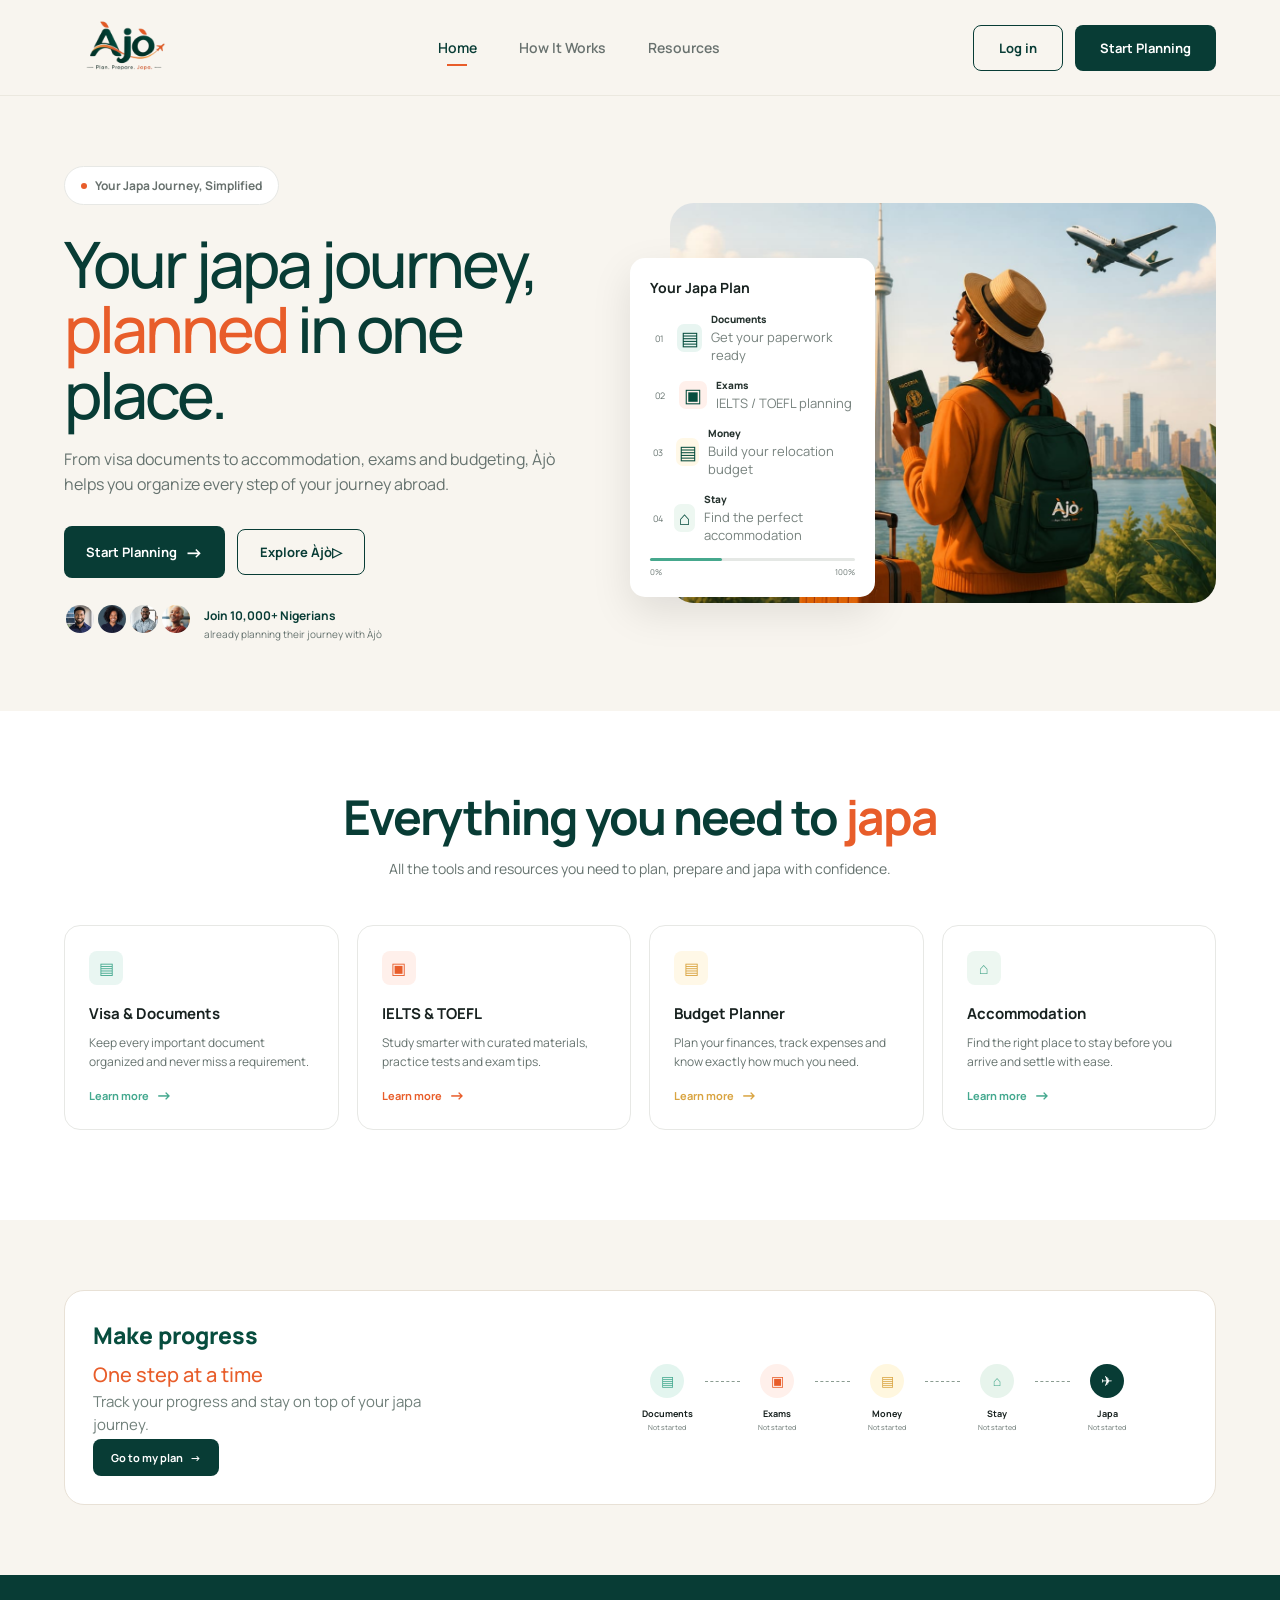
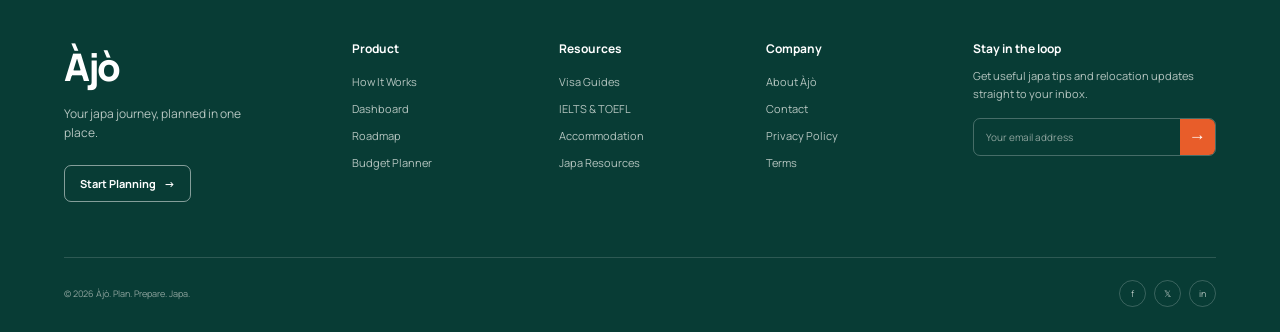
==== index.html @ 305746db "Initial commit" ====
<!DOCTYPE html>
<html lang="en">
<head>
    <meta charset="UTF-8">
    <meta name="viewport" content="width=device-width, initial-scale=1.0">

    <title>Àjò — Plan. Prepare. Japa.</title>

    <link rel="stylesheet" href="css/style.css">

    <!-- Google Font -->
    <link rel="preconnect" href="https://fonts.googleapis.com">
    <link rel="preconnect" href="https://fonts.gstatic.com" crossorigin>

    <link href="https://fonts.googleapis.com/css2?family=Manrope:wght@400;500;600;700;800&display=swap" rel="stylesheet">
</head>

<body>

    <!-- ================= NAVBAR ================= -->

    <header class="navbar">

        <div class="container nav-container">

            <!-- Logo -->
            <a href="index.html" class="logo">
               <img src="images/logo.png" alt="" srcset="">
            </a>

            <!-- Navigation -->
            <nav class="nav-links">
                <a href="#" class="active">Home</a>
                <a href="#how-it-works">How It Works</a>
                <a href="#resources">Resources</a>
            </nav>

            <!-- Navbar Buttons -->
            <div class="nav-actions">
                <a href="pages/login.html" class="login-btn">Log in</a>
                <a href="pages/onboarding.html" class="primary-btn">Start Planning</a>
            </div>

        </div>

    </header>


    <!-- ================= HERO ================= -->

    <main>

        <section class="hero">

            <div class="container hero-container">

                <!-- Hero Text -->
                <div class="hero-content">

                    <div class="eyebrow">
                        <span></span>
                        Your Japa Journey, Simplified
                    </div>

                    <h1>
                        Your japa journey,
                        <span>planned</span> in one place.
                    </h1>

                    <p>
                        From visa documents to accommodation, exams and
                        budgeting, Àjò helps you organize every step of your
                        journey abroad.
                    </p>

                    <!-- Hero Buttons -->
                    <div class="hero-buttons">

                        <a href="pages/onboarding.html" class="primary-btn">
                            Start Planning
                            <span>→</span>
                        </a>

                        <a href="#how-it-works" class="secondary-btn">
                            Explore Àjò
                            <span>▷</span>
                        </a>

                    </div>


                    <!-- Social Proof -->

                    <div class="social-proof">

                        <div class="avatars">
                            <div class="avatar"><img src="images/avi1.png" alt="Àjò user" srcset=""></div>
                            <div class="avatar"><img src="images/avi2.png" alt="Àjò user" srcset=""></div>
                            <div class="avatar"><img src="images/avi3.png" alt="Àjò user" srcset=""></div>
                            <div class="avatar"><img src="images/avi4.png" alt="Àjò user" srcset=""></div>
                        </div>

                        <div>
                            <strong>Join 10,000+ Nigerians</strong>
                            <p>already planning their journey with Àjò</p>
                        </div>

                    </div>

                </div>


                <!-- Hero Visual -->

                <div class="hero-visual">

                    <img
                        src="images/hero-image.jpeg"
                        alt="Traveller preparing for relocation"
                    >


                    <!-- Floating Plan Card -->

                    <div class="plan-card">

                        <h3>Your Japa Plan</h3>

                        <div class="plan-item">
                            <span class="number">01</span>

                            <div class="plan-icon document-icon">▤</div>

                            <div>
                                <strong>Documents</strong>
                                <small>Get your paperwork ready</small>
                            </div>
                        </div>


                        <div class="plan-item">
                            <span class="number">02</span>

                            <div class="plan-icon exam-icon">▣</div>

                            <div>
                                <strong>Exams</strong>
                                <small>IELTS / TOEFL planning</small>
                            </div>
                        </div>


                        <div class="plan-item">
                            <span class="number">03</span>

                            <div class="plan-icon money-icon">▤</div>

                            <div>
                                <strong>Money</strong>
                                <small>Build your relocation budget</small>
                            </div>
                        </div>


                        <div class="plan-item">
                            <span class="number">04</span>

                            <div class="plan-icon stay-icon">⌂</div>

                            <div>
                                <strong>Stay</strong>
                                <small>Find the perfect accommodation</small>
                            </div>
                        </div>


                        <div class="progress-container">
                            <div class="progress-bar"></div>
                        </div>

                        <div class="progress-label">
                            <span>0%</span>
                            <span>100%</span>
                        </div>

                    </div>

                </div>

            </div>

        </section>


<!-- ================= FEATURES ================= -->

<section class="features" id="resources">

    <div class="container">

        <!-- Section Heading -->
        <div class="section-heading">

            <h2>
                Everything you need to
                <span>japa</span>
            </h2>

            <p>
                All the tools and resources you need to plan,
                prepare and japa with confidence.
            </p>

        </div>


        <!-- Feature Cards -->

        <div class="feature-grid">

            <!-- Card 1 -->
            <div class="feature-card">

                <div class="feature-icon document-feature">
                    ▤
                </div>

                <h3>Visa & Documents</h3>

                <p>
                    Keep every important document organized
                    and never miss a requirement.
                </p>

                <a href="pages/documents.html">
                    Learn more <span>→</span>
                </a>

            </div>


            <!-- Card 2 -->
            <div class="feature-card">

                <div class="feature-icon exam-feature">
                    ▣
                </div>

                <h3>IELTS & TOEFL</h3>

                <p>
                    Study smarter with curated materials,
                    practice tests and exam tips.
                </p>

                <a href="pages/ielts.html">
                    Learn more <span>→</span>
                </a>

            </div>


            <!-- Card 3 -->
            <div class="feature-card">

                <div class="feature-icon budget-feature">
                    ▤
                </div>

                <h3>Budget Planner</h3>

                <p>
                    Plan your finances, track expenses and
                    know exactly how much you need.
                </p>

                <a href="pages/budget.html">
                    Learn more <span>→</span>
                </a>

            </div>


            <!-- Card 4 -->
            <div class="feature-card">

                <div class="feature-icon stay-feature">
                    ⌂
                </div>

                <h3>Accommodation</h3>

                <p>
                    Find the right place to stay before you
                    arrive and settle with ease.
                </p>

                <a href="pages/accommodation.html">
                    Learn more <span>→</span>
                </a>

            </div>

        </div>

    </div>

</section>
<!-- ================= PROGRESS SECTION ================= -->

<section class="progress-section">

    <div class="container">

        <div class="progress-card">

            <!-- Left side -->
            <div class="progress-content">

                <h2>Make progress</h2>

                <h3>One step at a time</h3>

                <p>
                    Track your progress and stay on top of your
                    japa journey.
                </p>

                <a href="#" class="primary-btn">
                    Go to my plan
                    <span>→</span>
                </a>

            </div>


            <!-- Right side -->
            <div class="journey-progress">

                <!-- Documents -->
                <div class="journey-step">

                    <div class="journey-icon documents">
                        ▤
                    </div>

                    <strong>Documents</strong>
                    <small>Not started</small>

                </div>


                <div class="journey-line"></div>


                <!-- Exams -->
                <div class="journey-step">

                    <div class="journey-icon exams">
                        ▣
                    </div>

                    <strong>Exams</strong>
                    <small>Not started</small>

                </div>


                <div class="journey-line"></div>


                <!-- Money -->
                <div class="journey-step">

                    <div class="journey-icon money">
                        ▤
                    </div>

                    <strong>Money</strong>
                    <small>Not started</small>

                </div>


                <div class="journey-line"></div>


                <!-- Stay -->
                <div class="journey-step">

                    <div class="journey-icon stay">
                        ⌂
                    </div>

                    <strong>Stay</strong>
                    <small>Not started</small>

                </div>


                <div class="journey-line"></div>


                <!-- Japa -->
                <div class="journey-step">

                    <div class="journey-icon japa">
                        ✈
                    </div>

                    <strong>Japa</strong>
                    <small>Not started</small>

                </div>

            </div>

        </div>

    </div>

</section>

<!-- ================= FOOTER ================= -->

<footer class="footer">

    <div class="container">

        <div class="footer-top">

            <!-- Brand -->
            <div class="footer-brand">

                <a href="index.html" class="footer-logo">
                    Àjò
                </a>

                <p>
                    Your japa journey, planned in one place.
                </p>

                <a href="#" class="footer-cta">
                    Start Planning <span>→</span>
                </a>

            </div>


            <!-- Product -->
            <div class="footer-column">

                <h4>Product</h4>

                <a href="#">How It Works</a>
                <a href="#">Dashboard</a>
                <a href="#">Roadmap</a>
                <a href="#">Budget Planner</a>

            </div>


            <!-- Resources -->
            <div class="footer-column">

                <h4>Resources</h4>

                <a href="#">Visa Guides</a>
                <a href="#">IELTS & TOEFL</a>
                <a href="#">Accommodation</a>
                <a href="#">Japa Resources</a>

            </div>


            <!-- Company -->
            <div class="footer-column">

                <h4>Company</h4>

                <a href="#">About Àjò</a>
                <a href="#">Contact</a>
                <a href="#">Privacy Policy</a>
                <a href="#">Terms</a>

            </div>


            <!-- Newsletter -->
            <div class="footer-newsletter">

                <h4>Stay in the loop</h4>

                <p>
                    Get useful japa tips and relocation updates
                    straight to your inbox.
                </p>

                <form class="newsletter-form">

                    <input
                        type="email"
                        placeholder="Your email address"
                        required
                    >

                    <button type="submit">
                        →
                    </button>

                </form>

            </div>

        </div>


        <!-- Footer bottom -->

        <div class="footer-bottom">

            <p>
                © 2026 Àjò. Plan. Prepare. Japa.
            </p>

            <div class="social-links">

                <a href="#" aria-label="facebook">f</a>
                <a href="#" aria-label="Twitter">𝕏</a>
                <a href="#" aria-label="LinkedIn">in</a>

            </div>

        </div>

    </div>

</footer>
    </main>


    <!-- JavaScript -->
    <script src="js/script.js"></script>

</body>
</html>
---- css/style.css ----
/* =========================
   RESET
========================= */

* {
    margin: 0;
    padding: 0;
    box-sizing: border-box;
}

html {
    scroll-behavior: smooth;
}

body {
    font-family: "Manrope", sans-serif;
    color: #17211f;
    background: #f8f5ef;
}

a {
    text-decoration: none;
    color: inherit;
}


/* =========================
   VARIABLES
========================= */

:root {
    --primary-green: #0f6b5b;
    --deep-green: #083c35;
    --cream: #f8f5ef;
    --white: #ffffff;
    --orange: #e85d2a;
    --gold: #d9a441;
    --text: #17211f;
    --muted: #66736f;
    --border: #e7e8e5;
}


/* =========================
   CONTAINER
========================= */

.container {
    width: min(1320px, 90%);
    margin: 0 auto;
}


/* =========================
   NAVBAR
========================= */

.navbar {
    height: 96px;
    background: var(--cream);
    border-bottom: 1px solid #ebe8df;
}

.nav-container {
    height: 100%;
    display: flex;
    align-items: center;
    justify-content: space-between;
}


/* Logo */

.logo {
    display: flex;
    flex-direction: column;
    line-height: 1;

}

.logo img {
width: 120px;  
}



/* Navigation */

.nav-links {
    display: flex;
    align-items: center;
    gap: 42px;
}

.nav-links a {
    font-size: 14px;
    font-weight: 600;
    color: #68716e;
    position: relative;
}

.nav-links a.active {
    color: var(--deep-green);
}

.nav-links a.active::after {
    content: "";
    position: absolute;
    width: 20px;
    height: 2px;
    background: var(--orange);
    bottom: -9px;
    left: 50%;
    transform: translateX(-50%);
}


/* Navbar actions */

.nav-actions {
    display: flex;
    align-items: center;
    gap: 12px;
}

.login-btn,
.primary-btn,
.secondary-btn {
    display: inline-flex;
    align-items: center;
    justify-content: center;
    border-radius: 8px;
    font-size: 13px;
    font-weight: 700;
    transition: 0.3s ease;
}

.login-btn {
    border: 1.5px solid var(--deep-green);
    padding: 13px 25px;
    color: var(--deep-green);
}

.primary-btn {
    background: var(--deep-green);
    color: white;
    padding: 14px 25px;
}

.primary-btn:hover {
    transform: translateY(-2px);
}

.login-btn:hover {
    background: var(--deep-green);
    color: white;
}


/* =========================
   HERO
========================= */

.hero {
    padding: 70px 0;
    min-height: 470px;
}

.hero-container {
    display: grid;
    grid-template-columns: 1fr 1fr;
    align-items: center;
    gap: 60px;
}


/* Hero content */

.hero-content {
    max-width: 590px;
}

.eyebrow {
    display: inline-flex;
    align-items: center;
    gap: 8px;

    background: white;
    border: 1px solid var(--border);
    border-radius: 50px;

    padding: 10px 16px;

    font-size: 12px;
    font-weight: 700;

    color: #68716e;

    margin-bottom: 26px;
}

.eyebrow span {
    width: 6px;
    height: 6px;
    background: var(--orange);
    border-radius: 50%;
}


/* Heading */

.hero h1 {
    font-size: clamp(48px, 5vw, 70px);
    line-height: 1.02;
    letter-spacing: -3px;
    font-weight: 500;
    color: var(--deep-green);
}

.hero h1 span {
    color: var(--orange);
}

.hero-content > p {
    max-width: 510px;
    margin-top: 20px;

    font-size: 16px;
    line-height: 1.6;

    color: var(--muted);
}


/* Hero buttons */

.hero-buttons {
    display: flex;
    align-items: center;
    gap: 12px;
    margin-top: 28px;
}

.hero-buttons .primary-btn {
    padding: 14px 22px;
}

.hero-buttons .primary-btn span {
    margin-left: 8px;
    font-size: 18px;
}

.secondary-btn {
    border: 1.5px solid var(--deep-green);
    color: var(--deep-green);
    padding: 13px 22px;
}

.secondary-btn:hover {
    background: var(--deep-green);
    color: white;
}


/* =========================
   SOCIAL PROOF
========================= */

.social-proof {
    display: flex;
    align-items: center;
    gap: 12px;
    margin-top: 25px;
}

.avatars {
    display: flex;
    align-items: center;
}

.avatars img {
    width: 32px;
    height: 32px;
    object-fit: cover;
    border-radius: 50%;
    border: 2px solid var(--cream);
    margin-left: -7px;
}

.avatars img:first-child {
    margin-left: 0;
}

.social-proof strong {
    font-size: 12px;
    color: var(--deep-green);
}

.social-proof p {
    font-size: 10px;
    color: var(--muted);
    margin-top: 2px;
}


/* =========================
   HERO IMAGE
========================= */

.hero-visual {
    position: relative;
    height: 400px;
}

.hero-visual > img {
    width: 100%;
    height: 100%;
    object-fit: cover;
    border-radius: 24px;
    display: block;
}


/* =========================
   FLOATING PLAN CARD
========================= */

.plan-card {
    position: absolute;

    left: -40px;
    top: 55px;

    width: 245px;

    background: white;

    padding: 20px;

    border-radius: 15px;

    box-shadow: 0 15px 40px rgba(0, 0, 0, 0.10);
}

.plan-card h3 {
    font-size: 14px;
    color: var(--text);
    margin-bottom: 15px;
}


/* Plan items */

.plan-item {
    display: grid;
    grid-template-columns: 22px 30px 1fr;
    align-items: center;
    gap: 7px;

    margin-bottom: 12px;
}

.number {
    font-size: 9px;
    color: var(--muted);
}

.plan-icon {
    width: 28px;
    height: 28px;

    display: flex;
    align-items: center;
    justify-content: center;

    border-radius: 7px;

    font-size: 13px;
}

.document-icon {
    background: #e8f5f1;
    color: #3caa91;
}

.exam-icon {
    background: #fff0eb;
    color: var(--orange);
}

.money-icon {
    background: #fff8e7;
    color: var(--gold);
}

.stay-icon {
    background: #edf7f1;
    color: #50a98f;
}

.plan-item strong {
    display: block;
    font-size: 10px;
}

.plan-item small {
    display: block;
    font-size: 8px;
    color: var(--muted);
    margin-top: 2px;
}


/* Progress */

.progress-container {
    width: 100%;
    height: 3px;
    background: #e5e8e5;
    border-radius: 10px;
    margin-top: 8px;
}

.progress-bar {
    width: 35%;
    height: 100%;
    background: #46a88d;
    border-radius: 10px;
}

.progress-label {
    display: flex;
    justify-content: space-between;

    font-size: 8px;
    color: var(--muted);

    margin-top: 5px;
}


/* =========================
   RESPONSIVE
========================= */

@media (max-width: 900px) {

    .nav-links {
        display: none;
    }

    .hero {
        padding: 50px 0;
    }

    .hero-container {
        grid-template-columns: 1fr;
    }

    .hero-content {
        max-width: 700px;
    }

    .hero-visual {
        height: 400px;
    }

    .plan-card {
        left: 20px;
    }
}


@media (max-width: 600px) {

    .navbar {
        height: 78px;
    }

    .logo span {
        font-size: 28px;
    }

    .login-btn {
        display: none;
    }

    .nav-actions .primary-btn {
        padding: 11px 15px;
        font-size: 11px;
    }

    .hero {
        padding: 40px 0;
    }

    .hero h1 {
        font-size: 45px;
        letter-spacing: -2px;
    }

    .hero-buttons {
        flex-direction: column;
        align-items: stretch;
    }

    .hero-buttons a {
        width: 100%;
    }

    .hero-visual {
        height: 350px;
    }

    .plan-card {
        left: 10px;
        top: 30px;
        width: 220px;
    }
}

/* =========================
   FEATURES SECTION
========================= */

.features {
    background: #ffffff;
    padding: 80px 0 90px;
}


/* Section heading */

.section-heading {
    text-align: center;
    max-width: 650px;
    margin: 0 auto 45px;
}

.section-heading h2 {
    font-size: clamp(36px, 4vw, 48px);
    line-height: 1.1;
    letter-spacing: -2px;
    color: var(--deep-green);
    font-weight: 700;
}

.section-heading h2 span {
    color: var(--orange);
}

.section-heading p {
    margin-top: 14px;
    font-size: 14px;
    line-height: 1.6;
    color: var(--muted);
}


/* Feature grid */

.feature-grid {
    display: grid;
    grid-template-columns: repeat(4, 1fr);
    gap: 18px;
}


/* Feature card */

.feature-card {
    background: #ffffff;
    border: 1px solid var(--border);
    border-radius: 16px;

    padding: 25px 24px 23px;

    min-height: 205px;

    display: flex;
    flex-direction: column;

    transition: 0.3s ease;
}

.feature-card:hover {
    transform: translateY(-5px);
    box-shadow: 0 12px 30px rgba(8, 60, 53, 0.08);
}


/* Icons */

.feature-icon {
    width: 34px;
    height: 34px;

    border-radius: 8px;

    display: flex;
    align-items: center;
    justify-content: center;

    font-size: 16px;

    margin-bottom: 18px;
}

.document-feature {
    background: #e9f6f2;
    color: #43a88e;
}

.exam-feature {
    background: #fff0eb;
    color: var(--orange);
}

.budget-feature {
    background: #fff8e7;
    color: var(--gold);
}

.stay-feature {
    background: #edf7f1;
    color: #4da88e;
}


/* Card text */

.feature-card h3 {
    font-size: 15px;
    color: var(--text);
    margin-bottom: 9px;
}

.feature-card p {
    font-size: 12px;
    line-height: 1.6;
    color: var(--muted);

    max-width: 220px;
}


/* Learn more */

.feature-card a {
    margin-top: auto;

    display: inline-flex;
    align-items: center;
    gap: 7px;

    font-size: 11px;
    font-weight: 700;

    color: #43a88e;
}

.feature-card a span {
    font-size: 16px;
}

.feature-card:nth-child(2) a {
    color: var(--orange);
}

.feature-card:nth-child(3) a {
    color: var(--gold);
}

.feature-card:nth-child(4) a {
    color: #43a88e;
}

@media (max-width: 1000px) {

    .feature-grid {
        grid-template-columns: repeat(2, 1fr);
    }

}


@media (max-width: 600px) {

    .features {
        padding: 60px 0;
    }

    .section-heading {
        margin-bottom: 30px;
    }

    .section-heading h2 {
        font-size: 34px;
    }

    .feature-grid {
        grid-template-columns: 1fr;
    }

    .feature-card {
        min-height: 190px;
    }

}
/* =========================
   PROGRESS SECTION
========================= */

.progress-section {
    background: var(--cream);
    padding: 70px 0;
}


/* Main green card */

.progress-card {
    background: #eef5e7;
    border-radius: 24px;

    min-height: 195px;

    padding: 38px 45px;

    display: flex;
    align-items: center;
    justify-content: space-between;

    gap: 50px;
}


/* Left content */

.progress-content {
    max-width: 360px;
}

.progress-content h2 {
    font-size: 25px;
    font-weight: 500;
    color: var(--deep-green);
}

.progress-content h3 {
    font-size: 20px;
    font-weight: 500;
    color: var(--orange);

    margin-top: 2px;
}

.progress-content p {
    font-size: 11px;
    line-height: 1.5;
    color: var(--muted);

    margin: 12px 0 18px;
}

.progress-content .primary-btn {
    padding: 11px 18px;
    font-size: 11px;
}

.progress-content .primary-btn span {
    margin-left: 7px;
}


/* =========================
   JOURNEY STEPS
========================= */

.journey-progress {
    flex: 1;

    display: flex;
    align-items: flex-start;
    justify-content: center;
    max-width: 600px;
}


/* Individual step */

.journey-step {
    min-width: 75px;

    display: flex;
    flex-direction: column;
    align-items: center;

    text-align: center;
}


/* Icon */

.journey-icon {
    width: 34px;
    height: 34px;

    border-radius: 50%;

    display: flex;
    align-items: center;
    justify-content: center;

    font-size: 14px;

    margin-bottom: 9px;
}


/* Icon colors */

.journey-icon.documents {
    background: #e3f5ef;
    color: #42a88e;
}

.journey-icon.exams {
    background: #fff0eb;
    color: var(--orange);
}

.journey-icon.money {
    background: #fff7df;
    color: var(--gold);
}

.journey-icon.stay {
    background: #e7f4ec;
    color: #45a88c;
}

.journey-icon.japa {
    background: var(--deep-green);
    color: white;
}


/* Step text */

.journey-step strong {
    font-size: 9px;
    color: var(--text);
}

.journey-step small {
    font-size: 7px;
    color: var(--muted);

    margin-top: 3px;
}


/* Connecting lines */

.journey-line {
    width: 35px;
    border-top: 1px dashed #8b9c91;

    margin-top: 17px;
}
@media (max-width: 900px) {

    .progress-card {
        flex-direction: column;
        align-items: flex-start;
    }

    .journey-progress {
        width: 100%;
        max-width: none;
    }

}


@media (max-width: 600px) {

    .progress-section {
        padding: 50px 0;
    }

    .progress-card {
        padding: 30px 22px;
        gap: 35px;
    }

    .progress-content {
        max-width: 100%;
    }

    .journey-progress {
        overflow-x: auto;
        justify-content: flex-start;
        padding-bottom: 10px;
    }

    .journey-step {
        min-width: 70px;
    }

    .journey-line {
        min-width: 25px;
    }

}

/* =========================
   FOOTER
========================= */

.footer {
    background: var(--deep-green);
    color: white;
    padding: 65px 0 25px;
}


/* Footer top */

.footer-top {
    display: grid;
    grid-template-columns: 1.5fr 1fr 1fr 1fr 1.5fr;
    gap: 45px;

    padding-bottom: 55px;
    border-bottom: 1px solid rgba(255, 255, 255, 0.15);
}


/* Brand */

.footer-logo {
    display: inline-block;

    font-size: 38px;
    font-weight: 800;
    letter-spacing: -2px;

    margin-bottom: 12px;
}

.footer-brand p {
    max-width: 210px;

    font-size: 12px;
    line-height: 1.6;

    color: #b5c5c0;

    margin-bottom: 22px;
}

.footer-cta {
    display: inline-flex;
    align-items: center;
    gap: 8px;

    font-size: 11px;
    font-weight: 700;

    color: white;

    border: 1px solid rgba(255, 255, 255, 0.5);
    border-radius: 7px;

    padding: 10px 15px;

    transition: 0.3s ease;
}

.footer-cta:hover {
    background: white;
    color: var(--deep-green);
}


/* Footer columns */

.footer-column {
    display: flex;
    flex-direction: column;
    gap: 12px;
}

.footer-column h4,
.footer-newsletter h4 {
    font-size: 12px;
    margin-bottom: 5px;
}

.footer-column a {
    font-size: 11px;
    color: #b5c5c0;

    transition: 0.2s ease;
}

.footer-column a:hover {
    color: white;
}


/* Newsletter */

.footer-newsletter p {
    max-width: 250px;

    font-size: 11px;
    line-height: 1.6;

    color: #b5c5c0;

    margin: 10px 0 16px;
}


/* Newsletter form */

.newsletter-form {
    display: flex;

    max-width: 280px;

    border: 1px solid rgba(255, 255, 255, 0.25);
    border-radius: 7px;

    overflow: hidden;
}

.newsletter-form input {
    width: 100%;

    background: transparent;
    border: none;
    outline: none;

    padding: 11px 12px;

    color: white;
    font-family: inherit;
    font-size: 10px;
}

.newsletter-form input::placeholder {
    color: #8ea49e;
}

.newsletter-form button {
    width: 42px;

    border: none;

    background: var(--orange);
    color: white;

    font-size: 17px;

    cursor: pointer;
}


/* Footer bottom */

.footer-bottom {
    display: flex;
    align-items: center;
    justify-content: space-between;

    padding-top: 22px;
}

.footer-bottom p {
    font-size: 9px;
    color: #8ea49e;
}


/* Social icons */

.social-links {
    display: flex;
    gap: 8px;
}

.social-links a {
    width: 27px;
    height: 27px;

    display: flex;
    align-items: center;
    justify-content: center;

    border: 1px solid rgba(255, 255, 255, 0.2);
    border-radius: 50%;

    font-size: 9px;
    color: #b5c5c0;

    transition: 0.3s ease;
}

.social-links a:hover {
    background: white;
    color: var(--deep-green);
}

@media (max-width: 900px) {

    .footer-top {
        grid-template-columns: repeat(2, 1fr);
        gap: 40px 30px;
    }

}


@media (max-width: 600px) {

    .footer {
        padding: 50px 0 20px;
    }

    .footer-top {
        grid-template-columns: 1fr;
        gap: 35px;
    }

    .footer-newsletter {
        max-width: 100%;
    }

    .newsletter-form {
        max-width: 100%;
    }

    .footer-bottom {
        flex-direction: column;
        align-items: flex-start;
        gap: 15px;
    }

}

/* =========================================
   ONBOARDING WELCOME SCREEN
========================================= */

.onboarding-page {
    min-height: 100vh;
    background: var(--cream);

    display: flex;
    flex-direction: column;

    position: relative;
}


/* =========================================
   TOP HEADER
========================================= */

.onboarding-header {
    width: 100%;

    padding: 28px 5.5%;

    display: flex;
    align-items: flex-start;
    justify-content: space-between;
}


/* =========================================
   STEP INDICATOR
========================================= */

.step-indicator {
    display: flex;
    align-items: center;
    gap: 25px;

    margin-top: 12px;
}

.step-dots {
    display: flex;
    align-items: center;
    gap: 10px;
}

.step-dots span {
    width: 10px;
    height: 10px;

    background: #e7e3d9;

    border-radius: 50%;
}

.step-dots span.active {
    width: 30px;

    background: var(--deep-green);

    border-radius: 20px;
}

.step-number {
    font-size: 15px;
    font-weight: 700;

    color: #5e6864;
}


/* =========================================
   WELCOME SECTION
========================================= */

.welcome-section {
    flex: 1;

    width: 87%;

    max-width: 1320px;

    margin: 0 auto;

    display: grid;

    grid-template-columns: 1fr 1fr;

    align-items: center;

    gap: 60px;

    padding: 40px 0 90px;
}


/* =========================================
   LEFT CONTENT
========================================= */

.welcome-content {
    max-width: 650px;
}


/* Badge */

.welcome-badge {
    display: inline-flex;
    align-items: center;

    gap: 6px;

    padding: 10px 17px;

    background: #ffffff;

    border: 1px solid #e5e1d8;

    border-radius: 50px;

    font-size: 14px;
    font-weight: 600;

    color: #5e6864;

    margin-bottom: 45px;
}

.welcome-badge span {
    font-size: 14px;
}


/* Heading */

.welcome-content h1 {
    font-size: clamp(52px, 5vw, 76px);

    line-height: 1.03;

    letter-spacing: -3.5px;

    font-weight: 800;

    color: var(--deep-green);

    max-width: 650px;
}

.welcome-content h1 span {
    display: block;

    color: var(--orange);
}


/* Description */

.welcome-content > p {
    max-width: 620px;

    margin-top: 25px;

    font-size: 20px;

    line-height: 1.6;

    color: #68736f;
}


/* Button */

.welcome-button {
    display: inline-flex;

    align-items: center;
    justify-content: center;

    gap: 10px;

    margin-top: 38px;

    padding: 19px 38px;

    background: var(--deep-green);

    color: white;

    border-radius: 12px;

    font-size: 17px;

    font-weight: 700;

    transition: 0.3s ease;
}

.welcome-button span {
    font-size: 21px;
}

.welcome-button:hover {
    transform: translateY(-3px);

    box-shadow: 0 10px 25px rgba(8, 60, 53, 0.18);
}


/* =========================================
   TRAVEL IMAGE
========================================= */

.welcome-image {
    width: 100%;

    display: flex;

    align-items: center;
    justify-content: center;
}

.welcome-image img {
    width: 100%;

    max-width: 620px;

    height: auto;

    display: block;

    object-fit: contain;
}


/* =========================================
   SECURITY MESSAGE
========================================= */

.security-message {
    min-height: 80px;

    background: #ffffff;

    border-top: 1px solid #e7e4dc;

    display: flex;

    align-items: center;
    justify-content: center;

    gap: 14px;

    padding: 18px 20px;

    color: #69736f;
}

.security-message p {
    font-size: 14px;

    margin: 0;
}

.security-message strong {
    font-weight: 700;
}

.security-icon {
    width: 22px;
    height: 22px;

    display: flex;
    align-items: center;
    justify-content: center;

    color: var(--deep-green);

    font-size: 22px;
}


/* =========================================
   TABLET
========================================= */

@media (max-width: 1000px) {

    .welcome-section {
        grid-template-columns: 1fr;

        text-align: center;

        padding-top: 30px;
    }

    .welcome-content {
        margin: 0 auto;
    }

    .welcome-badge {
        margin-bottom: 30px;
    }

    .welcome-content > p {
        margin-left: auto;
        margin-right: auto;
    }

    .welcome-image img {
        max-width: 500px;
    }

}


/* =========================================
   MOBILE
========================================= */

@media (max-width: 600px) {

    .onboarding-header {
        padding: 22px 20px;
    }

    .onboarding-logo {
        font-size: 27px;
    }

    .step-indicator {
        gap: 10px;
    }

    .step-dots {
        gap: 5px;
    }

    .step-dots span {
        width: 7px;
        height: 7px;
    }

    .step-dots span.active {
        width: 20px;
    }

    .step-number {
        font-size: 11px;
    }


    .welcome-section {
        width: 90%;

        padding: 35px 0 60px;

        gap: 35px;
    }


    .welcome-badge {
        font-size: 11px;

        padding: 8px 13px;

        margin-bottom: 25px;
    }


    .welcome-content h1 {
        font-size: 45px;

        letter-spacing: -2px;
    }


    .welcome-content > p {
        font-size: 14px;

        line-height: 1.6;

        margin-top: 18px;
    }


    .welcome-button {
        width: 100%;

        margin-top: 25px;

        padding: 16px 20px;

        font-size: 14px;
    }


    .welcome-image img {
        max-width: 380px;
    }


    .security-message {
        min-height: 70px;

        padding: 15px 20px;

        text-align: center;
    }

    .security-message p {
        font-size: 10px;
    }

    .security-icon {
        display: none;
    }

}
/* =========================================
   DESTINATION SCREEN
========================================= */

.destination-section {
    width: 87%;
    max-width: 1320px;

    margin: 50px auto 0;
}


/* Back */

.back-link {
    display: inline-flex;
    align-items: center;
    gap: 8px;

    color: #5f6b67;

    font-size: 16px;
    font-weight: 700;

    margin-bottom: 22px;
}

.back-link:hover {
    color: var(--deep-green);
}


/* Heading */

.destination-heading h1 {
    font-size: clamp(40px, 4vw, 56px);

    line-height: 1.1;

    letter-spacing: -2.5px;

    color: var(--deep-green);

    font-weight: 800;
}

.destination-heading p {
    margin-top: 14px;

    font-size: 18px;

    line-height: 1.5;

    color: #68736f;
}


/* =========================================
   COUNTRY GRID
========================================= */

.destination-grid {
    display: grid;

    grid-template-columns: repeat(3, 1fr);

    gap: 24px;

    margin-top: 45px;
}


/* Country card */

.destination-card {
    min-height: 150px;

    padding: 28px;

    background: #ffffff;

    border: 1.5px solid #e6e2d9;

    border-radius: 18px;

    text-align: left;

    cursor: pointer;

    display: flex;
    flex-direction: column;
    justify-content: space-between;

    transition: all 0.25s ease;
}

.destination-card:hover {
    border-color: var(--deep-green);

    transform: translateY(-2px);
}


/* Selected */

.destination-card.selected {
    border: 2px solid var(--deep-green);

    box-shadow: 0 4px 15px rgba(8, 60, 53, 0.05);
}


/* Top row */

.country-top {
    display: flex;

    align-items: center;
    justify-content: space-between;
}


/* Flag */

.country-flag {
    font-size: 31px;

    line-height: 1;
}


/* Selected check */

.selected-check {
    width: 30px;
    height: 30px;

    border-radius: 50%;

    background: var(--deep-green);

    color: white;

    display: flex;

    align-items: center;
    justify-content: center;

    font-size: 16px;
    font-weight: 800;
}


/* Hide check on unselected cards */

.destination-card:not(.selected) .selected-check {
    display: none;
}


/* Country name */

.destination-card h2 {
    font-size: 21px;

    font-weight: 700;

    color: #222b28;

    margin: 0;
}


/* Other destination */

.other-destination-icon {
    width: 38px;
    height: 38px;

    border-radius: 50%;

    display: flex;

    align-items: center;
    justify-content: center;

    background: #edf7f3;

    color: var(--deep-green);

    font-size: 24px;
}


/* =========================================
   CONTINUE BUTTON
========================================= */

.destination-actions {
    display: flex;

    justify-content: flex-end;

    margin-top: 48px;

    padding-bottom: 60px;
}

.continue-button {
    min-width: 208px;

    padding: 18px 28px;

    border: none;

    border-radius: 12px;

    background: var(--deep-green);

    color: white;

    font-family: inherit;

    font-size: 16px;

    font-weight: 700;

    cursor: pointer;

    transition: 0.3s ease;
}

.continue-button:hover {
    transform: translateY(-2px);

    box-shadow: 0 10px 25px rgba(8, 60, 53, 0.15);
}


/* =========================================
   DESTINATION MOBILE
========================================= */

@media (max-width: 900px) {

    .destination-grid {
        grid-template-columns: repeat(2, 1fr);
    }

}


@media (max-width: 600px) {

    .destination-section {
        width: 90%;

        margin-top: 30px;
    }

    .destination-heading h1 {
        font-size: 38px;

        letter-spacing: -1.5px;
    }

    .destination-heading p {
        font-size: 14px;
    }

    .destination-grid {
        grid-template-columns: 1fr;

        gap: 14px;

        margin-top: 30px;
    }

    .destination-card {
        min-height: 125px;

        padding: 22px;
    }

    .destination-card h2 {
        font-size: 18px;
    }

    .destination-actions {
        margin-top: 30px;

        padding-bottom: 40px;
    }

    .continue-button {
        width: 100%;
    }

}

/* =========================================
   PURPOSE & TIMELINE SCREENS
========================================= */

.choice-section {
    width: 87%;
    max-width: 1320px;

    margin: 50px auto 0;
}


.choice-heading {
    margin-top: 25px;
}

.choice-heading h1 {
    font-size: clamp(40px, 4vw, 56px);

    line-height: 1.1;

    letter-spacing: -2.5px;

    color: var(--deep-green);

    font-weight: 800;
}

.choice-heading p {
    max-width: 800px;

    margin-top: 14px;

    font-size: 18px;

    line-height: 1.5;

    color: #68736f;
}


/* =========================================
   PURPOSE CARDS
========================================= */

.purpose-grid {
    display: grid;

    grid-template-columns: repeat(2, 1fr);

    gap: 20px;

    margin-top: 45px;

    max-width: 1000px;
}


.purpose-card {
    min-height: 145px;

    padding: 25px;

    background: #ffffff;

    border: 1.5px solid #e6e2d9;

    border-radius: 18px;

    display: grid;

    grid-template-columns: 55px 1fr 32px;

    align-items: center;

    gap: 18px;

    text-align: left;

    font-family: inherit;

    cursor: pointer;

    transition: all 0.25s ease;
}


.purpose-card:hover {
    border-color: var(--deep-green);

    transform: translateY(-2px);
}


.purpose-card.selected {
    border: 2px solid var(--deep-green);

    box-shadow: 0 5px 18px rgba(8, 60, 53, 0.06);
}


/* Icons */

.choice-icon {
    width: 50px;
    height: 50px;

    border-radius: 14px;

    display: flex;

    align-items: center;
    justify-content: center;

    font-size: 23px;
}


.study-icon {
    background: #e9f5f1;
}

.work-icon {
    background: #fff1eb;
}

.family-icon {
    background: #fff7e4;
}

.relocation-icon {
    background: #eaf5ed;
}

.unsure-icon {
    background: #edf0f5;
}


/* Purpose text */

.purpose-card h2 {
    margin: 0;

    font-size: 18px;

    color: #202b27;
}


.purpose-card p {
    margin-top: 6px;

    font-size: 12px;

    line-height: 1.5;

    color: var(--muted);
}


/* Check */

.choice-check {
    width: 29px;
    height: 29px;

    border-radius: 50%;

    background: var(--deep-green);

    color: white;

    display: none;

    align-items: center;
    justify-content: center;

    font-size: 15px;
    font-weight: 800;
}


.purpose-card.selected .choice-check,
.timeline-card.selected .choice-check {
    display: flex;
}

/* =========================================
   ÀJÒ TIMELINE PAGE
========================================= */

.timeline-page {
    min-height: 100vh;
    background: #f8f5ef;
    color: #123f35;
    font-family: "Manrope", sans-serif;
}


/* =========================================
   HEADER
========================================= */

.timeline-page .onboarding-header {
    width: 100%;
    padding: 30px 80px;

    display: flex;
    align-items: center;
    justify-content: space-between;
}


/* LOGO */

.timeline-page .ajo-logo {
    display: flex;
    align-items: center;
    gap: 10px;

    text-decoration: none;
    color: #123f35;
}


.timeline-page .logo-mark {
    width: 42px;
    height: 42px;

    display: flex;
    align-items: center;
    justify-content: center;

    border-radius: 8px;

    background: #20c56a;
    color: #063c31;

    font-size: 26px;
    font-weight: 800;
}


.timeline-page .logo-text {
    font-size: 25px;
    font-weight: 800;
}


/* =========================================
   STEP INDICATOR
========================================= */

.timeline-page .step-indicator {
    display: flex;
    align-items: center;
    gap: 12px;
}


.timeline-page .step-dot {
    width: 10px;
    height: 10px;

    border-radius: 50%;

    background: #e9e3d8;
}


.timeline-page .step-dot.active {
    width: 30px;
    height: 10px;

    border-radius: 20px;

    background: #064d3f;
}


.timeline-page .step-number {
    margin-left: 18px;

    font-size: 16px;
    font-weight: 700;

    color: #5e6965;
}


/* =========================================
   MAIN CONTAINER
========================================= */

.timeline-container {
    width: calc(100% - 160px);
    max-width: 1280px;

    margin: 45px auto 70px;

    display: grid;
    grid-template-columns: 1fr 1fr;

    gap: 90px;

    align-items: start;
}


/* =========================================
   LEFT SIDE
========================================= */

.timeline-left {
    padding-top: 5px;
}


/* BACK */

.timeline-page .back-link {
    display: inline-flex;
    align-items: center;
    gap: 10px;

    margin-bottom: 42px;

    text-decoration: none;

    color: #5d6965;

    font-size: 17px;
    font-weight: 600;
}


.timeline-page .back-link span {
    font-size: 27px;
    line-height: 1;
}


/* HEADING */

.timeline-page h1 {
    margin: 0;

    color: #064d3f;

    font-size: clamp(48px, 4vw, 62px);
    line-height: 1.08;

    font-weight: 800;

    letter-spacing: -2px;
}


/* DESCRIPTION */

.timeline-description {
    max-width: 610px;

    margin: 28px 0 38px;

    color: #66716d;

    font-size: 20px;
    line-height: 1.6;

    font-weight: 500;
}


/* =========================================
   CALENDAR IMAGE
========================================= */

.timeline-image {
    width: 100%;
    max-width: 560px;
    height: 500px;

    overflow: hidden;

    border-radius: 18px;

    background: #e8dfce;
}


.timeline-image img {
    width: 100%;
    height: 100%;

    display: block;

    object-fit: cover;
}


/* =========================================
   RIGHT SIDE
========================================= */

.timeline-right {
    padding-top: 150px;

    display: flex;
    flex-direction: column;

    gap: 16px;
}


/* =========================================
   TIMELINE OPTIONS
========================================= */

.timeline-option {
    width: 100%;
    min-height: 75px;

    padding: 0 24px;

    display: flex;
    align-items: center;
    justify-content: space-between;

    border: 1.5px solid #e5ded2;
    border-radius: 15px;

    background: #ffffff;

    cursor: pointer;

    font-family: inherit;

    transition:
        border-color 0.2s ease,
        box-shadow 0.2s ease,
        transform 0.2s ease;
}


.timeline-option:hover {
    border-color: #0b5748;

    transform: translateY(-1px);
}


/* SELECTED */

.timeline-option.selected {
    border: 2px solid #064d3f;

    background: #fff;
}


/* LEFT CONTENT */

.timeline-option-left {
    display: flex;
    align-items: center;

    gap: 22px;
}


/* CALENDAR ICON */

.calendar-icon {
    width: 25px;
    height: 25px;

    display: flex;
    align-items: center;
    justify-content: center;
}


.calendar-icon svg {
    width: 24px;
    height: 24px;

    stroke: #064d3f;

    stroke-width: 2;

    stroke-linecap: round;
    stroke-linejoin: round;
}


/* TEXT */

.timeline-text {
    color: #222b28;

    font-size: 20px;

    font-weight: 700;
}


.timeline-option.selected .timeline-text {
    color: #064d3f;
}


/* =========================================
   RADIO
========================================= */

.timeline-radio {
    width: 24px;
    height: 24px;

    border: 2px solid #e8e0d3;

    border-radius: 50%;

    display: flex;
    align-items: center;
    justify-content: center;

    flex-shrink: 0;
}


/* SELECTED RADIO */

.timeline-option.selected .timeline-radio {
    width: 24px;
    height: 24px;

    border-color: #064d3f;

    background: #064d3f;
}


.radio-check {
    color: #ffffff;

    font-size: 13px;
    font-weight: 800;

    line-height: 1;
}


/* =========================================
   CREATE PLAN BUTTON
========================================= */

.create-plan-button {
    width: 100%;
    height: 70px;

    margin-top: 14px;

    border: none;
    border-radius: 15px;

    background: #064d3f;
    color: #ffffff;

    font-family: inherit;

    font-size: 19px;
    font-weight: 800;

    cursor: pointer;

    display: flex;
    align-items: center;
    justify-content: center;

    gap: 8px;

    transition:
        background 0.2s ease,
        transform 0.2s ease;
}


.create-plan-button:hover {
    background: #053e33;

    transform: translateY(-2px);
}


.create-plan-button span {
    font-size: 23px;
}


/* =========================================
   RESPONSIVE
========================================= */

@media (max-width: 1000px) {

    .timeline-page .onboarding-header {
        padding: 25px 35px;
    }


    .timeline-container {
        width: calc(100% - 70px);

        grid-template-columns: 1fr;

        gap: 40px;
    }


    .timeline-right {
        padding-top: 0;
    }


    .timeline-image {
        max-width: 100%;
    }
}


@media (max-width: 600px) {

    .timeline-page .onboarding-header {
        padding: 20px;
    }


    .timeline-page .logo-mark {
        width: 38px;
        height: 38px;

        font-size: 23px;
    }


    .timeline-page .logo-text {
        font-size: 22px;
    }


    .timeline-page .step-indicator {
        gap: 7px;
    }


    .timeline-page .step-dot {
        width: 7px;
        height: 7px;
    }


    .timeline-page .step-dot.active {
        width: 22px;
        height: 7px;
    }


    .timeline-page .step-number {
        margin-left: 7px;

        font-size: 13px;
    }


    .timeline-container {
        width: calc(100% - 40px);

        margin-top: 25px;
        margin-bottom: 40px;

        gap: 30px;
    }


    .timeline-page .back-link {
        margin-bottom: 25px;

        font-size: 15px;
    }


    .timeline-page h1 {
        font-size: 42px;

        letter-spacing: -1.5px;
    }


    .timeline-description {
        margin-top: 20px;

        font-size: 16px;
    }


    .timeline-image {
        height: 360px;

        border-radius: 15px;
    }


    .timeline-option {
        min-height: 68px;

        padding: 0 18px;
    }


    .timeline-option-left {
        gap: 15px;
    }


    .timeline-text {
        font-size: 16px;
    }


    .create-plan-button {
        height: 64px;

        font-size: 16px;
    }
}

/* =========================================
   ACTION BUTTON
========================================= */

.choice-actions {
    display: flex;

    justify-content: flex-end;

    margin-top: 45px;

    padding-bottom: 60px;
}


/* =========================================
   MOBILE
========================================= */

@media (max-width: 700px) {

    .choice-section {
        width: 90%;

        margin-top: 30px;
    }


    .choice-heading h1 {
        font-size: 36px;

        letter-spacing: -1.5px;
    }


    .choice-heading p {
        font-size: 14px;
    }


    .purpose-grid,
    .timeline-grid {
        grid-template-columns: 1fr;

        gap: 14px;

        margin-top: 30px;
    }


    .purpose-card {
        min-height: 125px;

        padding: 20px;

        grid-template-columns: 48px 1fr 30px;

        gap: 14px;
    }


    .choice-icon {
        width: 45px;
        height: 45px;

        font-size: 20px;
    }


    .purpose-card h2,
    .timeline-card h2 {
        font-size: 16px;
    }


    .purpose-card p,
    .timeline-card p {
        font-size: 11px;
    }


    .timeline-card {
        min-height: 110px;

        padding: 20px;
    }


    .choice-actions {
        margin-top: 30px;
    }


    .choice-actions .continue-button {
        width: 100%;
    }

}
/* =========================================
   ÀJÒ DASHBOARD
========================================= */

.dashboard-page {
    margin: 0;
    min-height: 100vh;

    background: #f8f5ef;
    color: #173f36;

    font-family: "Manrope", sans-serif;

    display: flex;
}


/* =========================================
   SIDEBAR
========================================= */

.dashboard-sidebar {
    width: 297px;
    min-height: 100vh;

    padding: 28px 20px;

    background: #073b28;

    display: flex;
    flex-direction: column;

    flex-shrink: 0;
}


/* LOGO */

.dashboard-logo {
    display: flex;
    align-items: center;

    gap: 12px;

    padding: 5px 8px;

    color: #ffffff;

    text-decoration: none;

    font-size: 25px;
    font-weight: 800;
}


.dashboard-logo-symbol {
    width: 42px;
    height: 42px;

    border-radius: 9px;

    background: #20c56a;

    color: #063a2d;

    display: flex;
    align-items: center;
    justify-content: center;

    font-size: 25px;
    font-weight: 800;
}


/* =========================================
   NAVIGATION
========================================= */

.dashboard-nav {
    margin-top: 45px;

    display: flex;
    flex-direction: column;

    gap: 7px;
}


.dashboard-nav-link {
    min-height: 52px;

    padding: 0 17px;

    display: flex;
    align-items: center;

    gap: 17px;

    border-radius: 9px;

    color: #9db3ab;

    text-decoration: none;

    font-size: 16px;
    font-weight: 600;

    transition: 0.2s ease;
}


.dashboard-nav-link:hover {
    background: #104b3a;

    color: #ffffff;
}


.dashboard-nav-link.active {
    background: #174d3b;

    color: #ffffff;
}


.nav-icon {
    width: 22px;

    display: inline-flex;

    justify-content: center;

    color: #a8bbb4;

    font-size: 21px;

    font-weight: 500;
}


.dashboard-nav-link.active .nav-icon {
    color: #ffffff;
}


/* =========================================
   HELP
========================================= */

.dashboard-help {
    margin-top: auto;

    padding: 20px 17px;

    border-radius: 12px;

    background: #104b3a;
}


.help-title {
    display: flex;
    align-items: center;

    gap: 10px;

    color: #ffffff;

    font-size: 15px;
    font-weight: 700;
}


.help-title span {
    width: 18px;
    height: 18px;

    border: 2px solid #ffffff;

    border-radius: 50%;

    display: flex;
    align-items: center;
    justify-content: center;

    font-size: 11px;
}


.dashboard-help p {
    margin: 9px 0 0;

    color: #a5bbb3;

    font-size: 13px;
}


/* =========================================
   MAIN
========================================= */

.dashboard-main {
    flex: 1;

    min-width: 0;

    padding: 42px 40px 60px;

    overflow: hidden;
}


/* =========================================
   TOP BAR
========================================= */

.dashboard-topbar {
    display: flex;

    align-items: center;

    justify-content: space-between;

    margin-bottom: 28px;
}


.dashboard-topbar h1 {
    margin: 0;

    color: #074d3e;

    font-size: 31px;

    line-height: 1.2;

    letter-spacing: -1px;

    font-weight: 800;
}


.dashboard-topbar p {
    margin: 7px 0 0;

    color: #71807b;

    font-size: 16px;
}


.dashboard-user-area {
    display: flex;

    align-items: center;

    gap: 20px;
}


.notification-button {
    width: 50px;
    height: 50px;

    border: 1px solid #e7e1d7;

    border-radius: 50%;

    background: #ffffff;

    color: #064d3f;

    font-size: 22px;

    cursor: pointer;
}


.user-avatar {
    width: 50px;
    height: 50px;

    border-radius: 50%;
    overflow: hidden;

    border: 3px solid #ffffff;

    flex-shrink: 0;
}

.user-avatar img {
    width: 100%;
    height: 100%;

    display: block;

    object-fit: cover;
}


/* =========================================
   TOP CARDS
========================================= */

.dashboard-top-cards {
    display: grid;

    grid-template-columns: 1.55fr 1fr;

    gap: 25px;

    margin-bottom: 30px;
}


.progress-card,
.japa-plan-card,
.roadmap-card,
.dashboard-small-card,
.quick-actions-card {
    background: #ffffff;

    border: 1px solid #e8e1d6;

    border-radius: 20px;
}


/* =========================================
   PROGRESS CARD
========================================= */

.progress-card {
    min-height: 180px;

    padding: 28px;

    display: flex;

    align-items: center;

    gap: 30px;
}


.progress-circle {
    width: 125px;
    height: 125px;

    position: relative;

    flex-shrink: 0;
}


.progress-circle svg {
    width: 100%;
    height: 100%;

    transform: rotate(-90deg);
}


.progress-circle circle {
    fill: none;

    stroke-width: 11;
}


.progress-background {
    stroke: #e8e4db;
}


.progress-value {
    stroke: #ed5a2a;

    stroke-dasharray: 327;

    stroke-dashoffset: 288;

    stroke-linecap: round;
}


.progress-circle span {
    position: absolute;

    inset: 0;

    display: flex;

    align-items: center;

    justify-content: center;

    color: #074d3e;

    font-size: 25px;

    font-weight: 800;
}


.progress-content h2 {
    margin: 0 0 10px;

    color: #074d3e;

    font-size: 23px;

    font-weight: 800;
}


.progress-content p {
    margin: 3px 0;

    color: #71807b;

    font-size: 15px;

    line-height: 1.5;
}


/* =========================================
   JAPA PLAN
========================================= */

.japa-plan-card {
    padding: 28px 25px;
}


.japa-plan-card h2 {
    margin: 0 0 19px;

    color: #074d3e;

    font-size: 21px;

    font-weight: 800;
}


.plan-item {
    display: flex;

    align-items: center;

    gap: 9px;

    margin-bottom: 14px;

    color: #6c7873;

    font-size: 15px;
}


.plan-item strong {
    color: #26332f;

    font-weight: 800;
}


.plan-item > span:first-child {
    width: 20px;

    text-align: center;
}


.plan-icon {
    color: #074d3e;

    font-size: 19px;
}


.plan-item small {
    color: #77827e;

    font-size: 13px;
}


/* =========================================
   ROADMAP
========================================= */

.roadmap-card {
    padding: 30px 28px 25px;

    margin-bottom: 30px;
}


.roadmap-card h2 {
    margin: 0 0 27px;

    color: #074d3e;

    font-size: 20px;

    font-weight: 800;
}


.roadmap {
    display: flex;

    align-items: flex-start;
}


.roadmap-step {
    flex: 0 0 auto;

    min-width: 90px;

    display: flex;

    flex-direction: column;

    align-items: center;

    gap: 10px;

    color: #65726d;

    font-size: 14px;

    text-align: center;
}


.roadmap-number {
    width: 40px;
    height: 40px;

    border: 1px solid #e6e0d5;

    border-radius: 50%;

    background: #ffffff;

    display: flex;

    align-items: center;
    justify-content: center;

    color: #65726d;

    font-size: 15px;

    font-weight: 700;
}


.roadmap-step.completed .roadmap-number {
    border-color: #064d3f;

    background: #064d3f;

    color: #ffffff;
}


.roadmap-step.completed span {
    color: #064d3f;

    font-weight: 800;
}


.roadmap-step.current .roadmap-number {
    border: 3px solid #064d3f;

    background: #ffffff;
}


.roadmap-step.current .roadmap-number span {
    width: 13px;
    height: 13px;

    border-radius: 50%;

    background: #ed5a2a;
}


.roadmap-line {
    height: 2px;

    flex: 1;

    min-width: 30px;

    margin-top: 19px;

    border-top: 2px dashed #e8e1d6;
}


.roadmap-line.completed-line {
    border-top: 2px solid #064d3f;
}


/* =========================================
   BOTTOM GRID
========================================= */

.dashboard-bottom-grid {
    display: grid;

    grid-template-columns:
        1fr
        1fr
        1fr
        1.8fr;

    gap: 20px;
}


.dashboard-small-card {
    min-height: 175px;

    padding: 24px;
}


.dashboard-small-card h3 {
    margin: 0 0 18px;

    color: #66736e;

    font-size: 16px;

    font-weight: 700;
}


.money-value,
.document-value {
    color: #064d3f;

    font-size: 27px;

    font-weight: 800;

    letter-spacing: -1px;
}


.dashboard-small-card p {
    margin: 3px 0 15px;

    color: #7c8783;

    font-size: 13px;

    line-height: 1.4;
}


/* BUDGET PROGRESS */

.budget-progress,
.document-progress {
    width: 100%;
    height: 8px;

    overflow: hidden;

    border-radius: 999px;

    background: #e8e4dc;
}


.budget-progress span {
    display: block;

    width: 62%;

    height: 100%;

    background: #ed5a2a;
}


.document-progress span {
    display: block;

    width: 33%;

    height: 100%;

    background: #064d3f;
}


/* DAYS */

.days-value {
    color: #ed5a2a;

    font-size: 29px;

    font-weight: 800;
}


.days-card p {
    margin-top: 6px;
    margin-bottom: 10px;
}


.encouragement {
    color: #0a604d;

    font-size: 13px;

    font-weight: 600;
}


/* =========================================
   QUICK ACTIONS
========================================= */

.quick-actions-card {
    padding: 24px;
}


.quick-actions-card h2 {
    margin: 0 0 17px;

    color: #074d3e;

    font-size: 19px;

    font-weight: 800;
}


.quick-action {
    min-height: 48px;

    margin-bottom: 9px;

    padding: 0 14px;

    border-radius: 10px;

    background: #f8f5ef;

    display: flex;

    align-items: center;

    gap: 12px;

    color: #26332f;

    text-decoration: none;

    font-size: 14px;
}


.quick-action > span {
    color: #064d3f;

    font-size: 22px;
}


.quick-action strong {
    flex: 1;

    font-weight: 700;
}


.quick-action b {
    color: #66736e;

    font-size: 22px;
}


/* =========================================
   RESPONSIVE
========================================= */

@media (max-width: 1200px) {

    .dashboard-sidebar {
        width: 250px;
    }


    .dashboard-main {
        padding: 30px;
    }


    .dashboard-bottom-grid {
        grid-template-columns: 1fr 1fr;
    }


    .quick-actions-card {
        grid-column: span 2;
    }
}


@media (max-width: 900px) {

    .dashboard-sidebar {
        width: 220px;
    }


    .dashboard-top-cards {
        grid-template-columns: 1fr;
    }


    .roadmap {
        overflow-x: auto;

        padding-bottom: 10px;
    }


    .roadmap-step {
        min-width: 110px;
    }
}


/* =========================================
   MOBILE
========================================= */

@media (max-width: 700px) {

    .dashboard-page {
        display: block;

        padding-bottom: 75px;
    }


    .dashboard-sidebar {
        width: 100%;
        min-height: auto;

        position: fixed;

        bottom: 0;
        left: 0;

        z-index: 100;

        padding: 8px 10px;

        background: #063a2d;
    }


    .dashboard-logo,
    .dashboard-help {
        display: none;
    }


    .dashboard-nav {
        margin: 0;

        flex-direction: row;

        justify-content: space-around;

        gap: 3px;
    }


    .dashboard-nav-link {
        min-height: 58px;

        padding: 5px;

        flex: 1;

        flex-direction: column;

        justify-content: center;

        gap: 3px;

        border-radius: 8px;

        font-size: 9px;

        text-align: center;
    }


    .nav-icon {
        font-size: 18px;
    }


    .dashboard-main {
        padding: 22px 16px 30px;
    }


    .dashboard-topbar {
        align-items: flex-start;

        gap: 15px;
    }


    .dashboard-topbar h1 {
        font-size: 23px;
    }


    .dashboard-topbar p {
        font-size: 13px;
    }


    .dashboard-user-area {
        gap: 8px;
    }


    .notification-button,
    .user-avatar {
        width: 40px;
        height: 40px;
    }


    .progress-card {
        padding: 22px;

        gap: 18px;
    }


    .progress-circle {
        width: 90px;
        height: 90px;
    }


    .progress-content h2 {
        font-size: 18px;
    }


    .progress-content p {
        font-size: 12px;
    }


    .japa-plan-card {
        padding: 22px;
    }


    .roadmap-card {
        padding: 22px;

        overflow: hidden;
    }


    .dashboard-bottom-grid {
        grid-template-columns: 1fr;
    }


    .quick-actions-card {
        grid-column: auto;
    }
}

/* =========================================
   PAGES FOOTER
========================================= */

.pages-footer {
    margin-top: 35px;
    padding: 18px 5px 5px;

    border-top: 1px solid #e8e1d6;

    display: flex;
    align-items: center;
    justify-content: space-between;

    color: #8a948f;

    font-size: 12px;
    font-weight: 500;
}

.pages-footer span:last-child {
    color: #0b5748;
}


/* MOBILE FOOTER */

@media (max-width: 700px) {

    .pages-footer {
        margin-top: 25px;
        padding-bottom: 10px;

        font-size: 11px;
    }
}

.sidebar-nav a {
    color: var(--white);
    display: flex;
    align-items: center;
    gap: 14px;
}

.sidebar-nav a i {
    width: 20px;
    font-size: 16px;
}

/* =========================================
   ÀJÒ ROADMAP PAGE
========================================= */

.roadmap-page {
    margin: 0;
    background: #f8f5ef;
    color: #17211f;
    font-family: Arial, sans-serif;
}


/* LAYOUT */

.roadmap-layout {
    min-height: 100vh;
    display: flex;
}


/* SIDEBAR */

.roadmap-sidebar {
    width: 277px;
    min-height: 100vh;

    background: #073b28;

    padding: 34px 17px;

    display: flex;
    flex-direction: column;

    box-sizing: border-box;
}


/* LOGO */

.ajo-brand {
    display: flex;
    align-items: center;
    gap: 13px;

    padding: 0 9px;
    margin-bottom: 42px;
}

.ajo-logo {
    width: 39px;
    height: 39px;

    border-radius: 9px;

    background: #20c968;
    color: #073b28;

    display: flex;
    align-items: center;
    justify-content: center;

    font-size: 25px;
    font-weight: 900;
}

.ajo-brand span {
    color: white;
    font-size: 27px;
    font-weight: 700;
}


/* NAV */

.roadmap-nav {
    display: flex;
    flex-direction: column;
    gap: 5px;
}

.roadmap-nav a {
    height: 46px;

    padding: 0 18px;

    display: flex;
    align-items: center;
    gap: 15px;

    border-radius: 9px;

    color: #c7d5ce;
    text-decoration: none;

    font-size: 15px;

    transition: 0.2s ease;
}

.roadmap-nav a i {
    width: 18px;
    text-align: center;
    font-size: 17px;
}

.roadmap-nav a:hover {
    background: #124b34;
    color: white;
}

.roadmap-nav a.active {
    background: #185438;
    color: white;
}


/* HELP */

.roadmap-help {
    margin-top: auto;

    padding: 18px 17px;

    border-radius: 13px;

    background: #145335;

    display: flex;
    gap: 12px;

    color: white;
}

.help-icon {
    font-size: 17px;
}

.roadmap-help strong {
    font-size: 15px;
}

.roadmap-help p {
    margin: 9px 0 0;

    color: #b8cec2;

    font-size: 12px;
    line-height: 1.4;
}


/* MAIN */

.roadmap-main {
    flex: 1;

    padding: 48px 42px 25px;

    box-sizing: border-box;
}


/* HEADER */

.roadmap-header {
    display: flex;
    justify-content: space-between;
    align-items: flex-start;

    margin-bottom: 48px;
}

.roadmap-header h1 {
    margin: 0;

    font-size: 32px;
    line-height: 1.1;
}

.roadmap-header p {
    margin: 8px 0 0;

    color: #697771;

    font-size: 15px;
}


.roadmap-header-info {
    display: flex;
    align-items: center;
    gap: 17px;
}


/* DESTINATION */

.destination-pill {
    height: 42px;

    padding: 0 15px;

    border: 1px solid #e3e0da;
    border-radius: 999px;

    background: white;

    display: flex;
    align-items: center;
    gap: 8px;

    color: #27332f;

    font-size: 14px;
}

.destination-pill span:last-child {
    color: #78827e;
}


/* TARGET DATE */

.target-date {
    padding: 9px 16px;

    background: #d9f9e5;

    border-radius: 8px;

    display: flex;
    flex-direction: column;
    gap: 2px;
}

.target-date small {
    color: #16854a;

    font-size: 9px;
    font-weight: 800;
}

.target-date strong {
    color: #16854a;

    font-size: 14px;
}


/* CONTENT */

.roadmap-content {
    display: grid;

    grid-template-columns: minmax(0, 2.8fr) minmax(280px, 1fr);

    gap: 26px;
}


/* JOURNEY */

.journey-card {
    min-height: 130px;

    padding: 23px;

    background: white;

    border: 1px solid #e4e1dc;
    border-radius: 16px;

    display: flex;
    align-items: center;
    gap: 80px;

    box-sizing: border-box;
}

.journey-info {
    min-width: 135px;
}

.journey-info p {
    margin: 0 0 8px;

    color: #60706a;

    font-size: 14px;
}

.journey-info h2 {
    margin: 0 0 6px;

    color: #176638;

    font-size: 35px;
}

.journey-info span {
    color: #98a39f;

    font-size: 12px;
}


/* PROGRESS BAR */

.journey-progress2 {
    height: 11px;

    flex: 1;

    background: #e8e5df;

    border-radius: 999px;

    overflow: hidden;
}

.journey-progress-fill2 {
    width: 12%;
    height: 100%;

    background: #176638;

    border-radius: 999px;

    transition: width 0.5s ease;
}


/* TASKS */

.roadmap-tasks {
    margin-top: 18px;

    display: flex;
    flex-direction: column;

    gap: 17px;
}


.roadmap-task {
    min-height: 74px;

    padding: 15px 17px;

    background: white;

    border: 1px solid #e4e1dc;
    border-radius: 14px;

    display: flex;
    align-items: center;

    gap: 17px;

    box-sizing: border-box;

    transition: 0.2s ease;
}


.roadmap-task.current {
    border: 2px solid #176638;
    padding: 14px 16px;
}


/* NUMBER */

.task-number {
    width: 39px;
    height: 39px;

    flex-shrink: 0;

    border-radius: 8px;

    background: #e9e7e2;

    display: flex;
    align-items: center;
    justify-content: center;

    color: #5d6b65;

    font-size: 17px;
    font-weight: 700;
}

.roadmap-task.current .task-number {
    background: #176638;
    color: white;
}


/* DETAILS */

.task-details {
    flex: 1;
}

.task-details h3 {
    margin: 0 0 4px;

    font-size: 16px;
    font-weight: 600;
}

.task-details p {
    margin: 0;

    color: #718079;

    font-size: 12px;
}


/* STATUS */

.task-status {
    padding: 6px 11px;

    border-radius: 7px;

    font-size: 11px;
    font-weight: 600;

    white-space: nowrap;
}

.completed-status {
    background: #d8f9e4;
    color: #16854a;
}

.progress-status {
    background: #fff0c5;
    color: #aa6900;
}

.not-started-status {
    background: #e8e6e1;
    color: #65716d;
}


/* RIGHT COLUMN */

.roadmap-right {
    display: flex;
    flex-direction: column;

    gap: 26px;
}


/* DAYS */

.days-card {
    min-height: 160px;

    padding: 25px 26px;

    background: white;

    border: 1px solid #e4e1dc;
    border-radius: 16px;

    box-sizing: border-box;
}

.days-card p {
    margin: 0 0 16px;

    color: #60706a;

    font-size: 14px;
}

.days-card h2 {
    margin: 0 0 14px;

    color: #f36c16;

    font-size: 44px;
    line-height: 1;
}

.days-card span {
    color: #697771;

    font-size: 13px;
}


/* NEXT UP */

.next-card {
    padding: 25px 26px;

    background: white;

    border: 1px solid #e4e1dc;
    border-radius: 16px;
}

.next-label {
    display: flex;
    align-items: center;
    gap: 9px;

    color: #ef7018;

    font-size: 12px;
    font-weight: 700;
}

.next-label span {
    width: 9px;
    height: 9px;

    border-radius: 50%;

    background: #f47b20;
}

.next-card h3 {
    margin: 21px 0 17px;

    font-size: 18px;
    line-height: 1.35;
}

.next-card p {
    margin: 0 0 22px;

    color: #697771;

    font-size: 13px;
    line-height: 1.5;
}

.next-card button {
    width: 100%;
    height: 47px;

    border: none;
    border-radius: 9px;

    background: #176638;
    color: white;

    font-size: 14px;
    font-weight: 600;

    cursor: pointer;

    transition: 0.2s ease;
}

.next-card button:hover {
    background: #0e512b;
}


/* MOTIVATION */

.motivation-card {
    padding: 22px;

    background: white;

    border: 1px solid #e4e1dc;
    border-radius: 16px;
}

.motivation-image {
    width: 100%;
    height: 128px;

    overflow: hidden;

    margin-bottom: 17px;
}

.motivation-image img {
    width: 100%;
    height: 100%;

    object-fit: cover;

    display: block;
}

.motivation-card h3 {
    margin: 0 0 12px;

    color: #176638;

    font-size: 14px;
}

.motivation-card p {
    margin: 0;

    color: #697771;

    font-size: 13px;
    line-height: 1.5;
}


/* FOOTER */

.roadmap-page .dashboard-footer {
    margin-top: 30px;

    padding: 18px 5px 5px;

    border-top: 1px solid #e8e1d6;

    display: flex;
    justify-content: space-between;

    color: #8a948f;

    font-size: 12px;
}

.roadmap-page .dashboard-footer span:last-child {
    color: #0b5748;
}


/* =========================================
   MOBILE
========================================= */

@media (max-width: 900px) {

    .roadmap-sidebar {
        width: 220px;
    }

    .roadmap-main {
        padding: 35px 25px;
    }

    .roadmap-content {
        grid-template-columns: 1fr;
    }

    .roadmap-right {
        display: grid;
        grid-template-columns: 1fr 1fr;
    }

    .motivation-card {
        grid-column: span 2;
    }
}


@media (max-width: 700px) {

    .roadmap-layout {
        display: block;
    }

    .roadmap-sidebar {
        width: 100%;
        min-height: auto;

        padding: 15px 15px 10px;

        position: fixed;
        bottom: 0;
        left: 0;

        z-index: 100;
    }

    .ajo-brand,
    .roadmap-help {
        display: none;
    }

    .roadmap-nav {
        flex-direction: row;
        justify-content: space-around;

        gap: 0;
    }

    .roadmap-nav a {
        width: 45px;
        height: 45px;

        padding: 0;

        justify-content: center;
    }

    .roadmap-nav a span {
        display: none;
    }

    .roadmap-main {
        padding: 25px 16px 90px;
    }

    .roadmap-header {
        flex-direction: column;

        gap: 20px;

        margin-bottom: 25px;
    }

    .roadmap-header h1 {
        font-size: 27px;
    }

    .roadmap-header-info {
        width: 100%;

        justify-content: space-between;
    }

    .destination-pill {
        font-size: 12px;
    }

    .target-date {
        padding: 8px 10px;
    }

    .journey-card {
        padding: 20px;

        flex-direction: column;

        align-items: flex-start;

        gap: 18px;
    }

    .journey-progress2 {
        width: 100%;
    }

    .roadmap-task {
        padding: 13px;

        gap: 12px;
    }

    .roadmap-task.current {
        padding: 12px;
    }

    .task-number {
        width: 36px;
        height: 36px;

        font-size: 14px;
    }

    .task-details h3 {
        font-size: 14px;
    }

    .task-details p {
        font-size: 11px;
    }

    .task-status {
        font-size: 9px;

        padding: 5px 7px;
    }

    .roadmap-right {
        display: flex;
    }

    .motivation-card {
        grid-column: auto;
    }

    .roadmap-page .dashboard-footer {
        margin-bottom: 75px;
    }

}

/* =========================================
   ÀJÒ DOCUMENTS PAGE
========================================= */

.documents-page {
    margin: 0;
    background: #f8f5ef;
    color: #17211f;
    font-family: Arial, sans-serif;
}

.documents-layout {
    min-height: 100vh;
    display: flex;
}


/* SIDEBAR */

.documents-sidebar {
    width: 277px;
    min-height: 100vh;

    background: #073b28;

    padding: 34px 17px;

    display: flex;
    flex-direction: column;

    box-sizing: border-box;
}

.documents-sidebar .ajo-brand {
    display: flex;
    align-items: center;
    gap: 13px;

    padding: 0 9px;
    margin-bottom: 42px;
}

.documents-sidebar .ajo-logo {
    width: 39px;
    height: 39px;

    border-radius: 9px;

    background: #20c968;
    color: #073b28;

    display: flex;
    align-items: center;
    justify-content: center;

    font-size: 25px;
    font-weight: 900;
}

.documents-sidebar .ajo-brand span {
    color: white;
    font-size: 27px;
    font-weight: 700;
}


/* NAVIGATION */

.documents-nav {
    display: flex;
    flex-direction: column;
    gap: 5px;
}

.documents-nav a {
    height: 46px;

    padding: 0 18px;

    display: flex;
    align-items: center;
    gap: 15px;

    border-radius: 9px;

    color: #c7d5ce;
    text-decoration: none;

    font-size: 15px;

    transition: 0.2s ease;
}

.documents-nav a i {
    width: 18px;

    text-align: center;

    font-size: 17px;
}

.documents-nav a:hover {
    background: #124b34;
    color: white;
}

.documents-nav a.active {
    background: #185438;
    color: white;
}


/* HELP */

.documents-help {
    margin-top: auto;

    padding: 18px 17px;

    border-radius: 13px;

    background: #145335;

    display: flex;
    gap: 12px;

    color: white;
}

.documents-help .help-icon {
    font-size: 17px;
}

.documents-help strong {
    font-size: 15px;
}

.documents-help p {
    margin: 9px 0 0;

    color: #b8cec2;

    font-size: 12px;
    line-height: 1.4;
}


/* MAIN */

.documents-main {
    flex: 1;

    padding: 44px 42px;

    box-sizing: border-box;
}


/* HEADER */

.documents-header {
    display: flex;
    justify-content: space-between;
    align-items: flex-start;

    margin-bottom: 50px;
}

.documents-header h1 {
    margin: 0;

    font-size: 32px;
}

.documents-header p {
    margin: 7px 0 0;

    color: #697771;

    font-size: 15px;
}


/* DESTINATION */

.documents-destination {
    height: 42px;

    padding: 0 15px;

    border: 1px solid #e3e0da;

    border-radius: 999px;

    background: white;

    display: flex;
    align-items: center;
    gap: 8px;

    font-size: 14px;
}

.documents-destination span:last-child {
    color: #78827e;
}


/* SUMMARY */

.document-summary {
    display: grid;

    grid-template-columns: repeat(4, 1fr);

    gap: 18px;

    margin-bottom: 29px;
}

.summary-card {
    min-height: 98px;

    padding: 18px 16px;

    border: 1px solid #e4e1dc;

    border-radius: 14px;

    background: white;

    box-sizing: border-box;
}

.summary-card span {
    display: block;

    color: #64736d;

    font-size: 14px;

    margin-bottom: 12px;
}

.summary-card strong {
    font-size: 30px;

    color: #17211f;
}

.summary-card.uploaded-card {
    background: #d9f9e5;
}

.summary-card.uploaded-card strong {
    color: #16854a;
}

.summary-card.review-card {
    background: #fff2c9;
}

.summary-card.review-card strong {
    color: #b45d00;
}

.summary-card.pending-card {
    background: #fde1e1;
}

.summary-card.pending-card strong {
    color: #c72e2e;
}


/* CONTROLS */

.document-controls {
    display: flex;

    justify-content: space-between;
    align-items: center;

    margin-bottom: 25px;
}

.document-tabs {
    display: flex;

    gap: 10px;
}

.document-tab {
    padding: 9px 15px;

    border: 1px solid #e1ded8;

    border-radius: 9px;

    background: white;

    color: #61706a;

    font-family: inherit;

    font-size: 13px;

    cursor: pointer;
}

.document-tab.active {
    background: #176638;

    border-color: #176638;

    color: white;
}


/* ADD DOCUMENT */

.add-document-btn {
    height: 42px;

    padding: 0 18px;

    border: none;

    border-radius: 8px;

    background: #176638;

    color: white;

    font-family: inherit;

    font-size: 14px;

    font-weight: 600;

    cursor: pointer;

    display: flex;
    align-items: center;
    gap: 10px;

    transition: 0.2s ease;
}

.add-document-btn:hover {
    background: #0e512b;
}


/* TABLE */

.documents-table-wrapper {
    overflow: hidden;

    border: 1px solid #e4e1dc;

    border-radius: 16px;

    background: white;
}

.documents-table-header,
.document-row {
    display: grid;

    grid-template-columns:
        2fr
        1fr
        1.1fr
        1fr;

    align-items: center;
}


/* TABLE HEADER */

.documents-table-header {
    min-height: 51px;

    padding: 0 17px;

    background: #fcfbf8;

    border-bottom: 1px solid #e5e1dc;

    color: #64736d;

    font-size: 13px;
}


/* ROW */

.document-row {
    min-height: 58px;

    padding: 0 17px;

    border-bottom: 1px solid #e8e4de;

    transition: background 0.2s ease;
}

.document-row:last-child {
    border-bottom: none;
}

.document-row:hover {
    background: #fcfbf8;
}


/* DOCUMENT NAME */

.document-name {
    display: flex;
    align-items: center;

    gap: 15px;

    font-size: 14px;
    font-weight: 500;
}

.document-name i {
    color: #65756e;

    font-size: 17px;
}


/* STATUS */

.document-status {
    display: inline-block;

    padding: 6px 11px;

    border-radius: 7px;

    font-size: 11px;

    font-weight: 600;
}

.document-status.uploaded {
    background: #d9f9e5;

    color: #16854a;
}

.document-status.pending {
    background: #fff0bd;

    color: #b15c00;
}

.document-status.review {
    background: #e4eefb;

    color: #35669b;
}


/* DATE */

.uploaded-date {
    color: #687670;

    font-size: 13px;
}


/* ACTION */

.document-action {
    border: none;

    background: none;

    padding: 0;

    font-family: inherit;

    font-size: 13px;

    cursor: pointer;
}

.view-action {
    color: #176638;
}

.upload-action {
    color: #ed6814;
}


/* =========================================
   RESPONSIVE
========================================= */

@media (max-width: 1000px) {

    .documents-sidebar {
        width: 220px;
    }

    .document-summary {
        grid-template-columns: repeat(2, 1fr);
    }

}


@media (max-width: 700px) {

    .documents-layout {
        display: block;
    }

    .documents-sidebar {
        width: 100%;

        min-height: auto;

        padding: 12px 15px 10px;

        position: fixed;

        bottom: 0;
        left: 0;

        z-index: 100;
    }

    .documents-sidebar .ajo-brand,
    .documents-help {
        display: none;
    }

    .documents-nav {
        flex-direction: row;

        justify-content: space-around;
    }

    .documents-nav a {
        width: 45px;

        padding: 0;

        justify-content: center;
    }

    .documents-nav a span {
        display: none;
    }

    .documents-main {
        padding: 25px 16px 90px;
    }

    .documents-header {
        flex-direction: column;

        gap: 20px;

        margin-bottom: 30px;
    }

    .documents-header h1 {
        font-size: 28px;
    }

    .documents-destination {
        align-self: flex-start;
    }

    .document-summary {
        grid-template-columns: 1fr 1fr;

        gap: 10px;
    }

    .summary-card {
        min-height: 90px;
    }

    .summary-card strong {
        font-size: 26px;
    }

    .document-controls {
        align-items: flex-start;

        flex-direction: column;

        gap: 15px;
    }

    .document-tabs {
        width: 100%;

        overflow-x: auto;
    }

    .document-tab {
        white-space: nowrap;
    }

    .add-document-btn {
        width: 100%;

        justify-content: center;
    }

    .documents-table-wrapper {
        overflow-x: auto;
    }

    .documents-table-header,
    .document-row {
        min-width: 700px;
    }

}

/* =========================================
   ÀJÒ BUDGET PLANNER
========================================= */


.budget-main {
    padding: 42px 40px 60px;
}


/* =========================================
   HEADER
========================================= */

.budget-header {
    display: flex;
    align-items: flex-start;
    justify-content: space-between;

    margin-bottom: 49px;
}


.budget-header h1 {
    margin: 0;

    color: #17211f;

    font-size: 31px;
    line-height: 1.2;

    letter-spacing: -1px;

    font-weight: 800;
}


.budget-header p {
    margin: 7px 0 0;

    color: #71807b;

    font-size: 15px;
}


/* =========================================
   DESTINATION PILL
========================================= */

.budget-destination {
    min-height: 38px;

    padding: 0 15px;

    display: flex;
    align-items: center;

    gap: 8px;

    background: #ffffff;

    border: 1px solid #e5e1da;

    border-radius: 30px;

    color: #29332f;

    font-size: 13px;
}


.budget-destination .fi {
    width: 17px;
    height: 12px;

    border-radius: 2px;

    background-size: cover;
}


.budget-destination strong {
    font-weight: 700;
}


.budget-divider {
    color: #9aa29f;
}


#budgetPurpose {
    color: #697570;
}


/* =========================================
   CONTENT LAYOUT
========================================= */

.budget-layout {
    display: grid;

    grid-template-columns: minmax(0, 2.5fr) minmax(310px, 1fr);

    gap: 25px;

    align-items: start;
}


.budget-left {
    min-width: 0;
}


/* =========================================
   SUMMARY CARDS
========================================= */

.budget-summary {
    display: grid;

    grid-template-columns: 1fr 1fr;

    gap: 18px;

    margin-bottom: 25px;
}


.budget-summary-card {
    min-height: 149px;

    padding: 22px 20px;

    background: #ffffff;

    border: 1px solid #e4e1dc;

    border-radius: 16px;
}


.budget-summary-card > span {
    display: block;

    margin-bottom: 14px;

    color: #697771;

    font-size: 14px;
}


.budget-summary-card strong {
    display: block;

    color: #17211f;

    font-size: 34px;

    line-height: 1.05;

    letter-spacing: -1px;

    font-weight: 800;
}


.budget-summary-card small {
    display: block;

    margin-top: 15px;

    color: #9da8a3;

    font-size: 12px;
}


.budget-summary-card.saved strong {
    color: #176638;
}


.budget-summary-card.saved small {
    color: #16854a;
}


/* =========================================
   BUDGET BREAKDOWN
========================================= */

.budget-breakdown {
    padding: 23px 24px 25px;

    background: #ffffff;

    border: 1px solid #e4e1dc;

    border-radius: 16px;
}


.budget-breakdown h2 {
    margin: 0 0 18px;

    color: #202b28;

    font-size: 20px;

    letter-spacing: -0.3px;

    font-weight: 800;
}


/* =========================================
   BUDGET ITEM
========================================= */

.budget-item {
    margin-top: 14px;
}


.budget-item-header {
    display: flex;

    align-items: center;

    justify-content: space-between;

    gap: 20px;

    margin-bottom: 7px;
}


.budget-item-header strong {
    color: #26312e;

    font-size: 14px;

    font-weight: 600;
}


.budget-item-header span {
    color: #6d7975;

    font-size: 13px;

    white-space: nowrap;
}


.budget-item-header b {
    margin-left: 10px;

    color: #28332f;

    font-weight: 800;
}


/* =========================================
   PROGRESS BAR
========================================= */

.budget-progress {
    width: 100%;

    height: 7px;

    overflow: hidden;

    background: #e7e4df;

    border-radius: 20px;
}


.budget-progress span {
    display: block;

    height: 100%;

    background: #20c968;

    border-radius: 20px;
}


.budget-progress.orange span {
    background: #ff741b;
}


/* =========================================
   RIGHT COLUMN
========================================= */

.budget-right {
    display: flex;

    flex-direction: column;

    gap: 25px;
}


/* =========================================
   OVERALL PROGRESS CARD
========================================= */

.budget-overall-card {
    min-height: 313px;

    padding: 27px 28px 23px;

    background: #ffffff;

    border: 1px solid #e4e1dc;

    border-radius: 16px;

    text-align: center;
}


.budget-overall-card h2 {
    margin: 0 0 27px;

    color: #60706a;

    font-size: 15px;

    font-weight: 600;
}


/* =========================================
   DONUT
========================================= */

.budget-circle {
    width: 149px;
    height: 149px;

    margin: 0 auto 27px;

    display: flex;
    align-items: center;
    justify-content: center;

    border-radius: 50%;

    background:
        conic-gradient(
            #176638 0deg 169.2deg,
            #e7e3de 169.2deg 360deg
        );

    transform: rotate(-2deg);
}


.budget-circle-inner {
    width: 105px;
    height: 105px;

    display: flex;

    flex-direction: column;

    align-items: center;

    justify-content: center;

    background: #ffffff;

    border-radius: 50%;

    transform: rotate(2deg);
}


.budget-circle-inner strong {
    color: #17211f;

    font-size: 29px;

    line-height: 1;

    font-weight: 800;
}


.budget-circle-inner span {
    margin-top: 6px;

    color: #9ca6a2;

    font-size: 12px;
}


/* =========================================
   PROGRESS DESCRIPTION
========================================= */

.budget-overall-card p {
    max-width: 285px;

    margin: 0 auto;

    color: #697771;

    font-size: 13px;

    line-height: 1.45;
}


/* =========================================
   PROOF OF FUNDS
========================================= */

.budget-funds-card {
    min-height: 173px;

    padding: 22px 22px 21px;

    background: #1a663b;

    border-radius: 16px;

    color: #ffffff;
}


.budget-funds-card h2 {
    margin: 0 0 13px;

    color: #ffffff;

    font-size: 17px;

    font-weight: 800;
}


.budget-funds-card p {
    max-width: 330px;

    margin: 0 0 14px;

    color: #c4d9cf;

    font-size: 12px;

    line-height: 1.5;
}


.budget-funds-card button {
    min-width: 123px;

    height: 41px;

    padding: 0 17px;

    border: none;

    border-radius: 9px;

    background: #20c968;

    color: #073b28;

    font-family: inherit;

    font-size: 13px;

    font-weight: 800;

    cursor: pointer;

    transition: 0.2s ease;
}


.budget-funds-card button:hover {
    background: #35d777;

    transform: translateY(-1px);
}


/* =========================================
   TABLET
========================================= */

@media (max-width: 1200px) {

    .budget-main {
        padding: 32px 30px 50px;
    }

    .budget-layout {
        grid-template-columns: 1fr;
    }

    .budget-right {
        display: grid;

        grid-template-columns: 1fr 1fr;
    }

}


/* =========================================
   SMALL TABLET
========================================= */

@media (max-width: 900px) {

    .budget-header {
        margin-bottom: 35px;
    }

    .budget-summary-card strong {
        font-size: 30px;
    }

}


/* =========================================
   MOBILE
========================================= */

@media (max-width: 700px) {

    .budget-main {
        padding: 22px 16px 30px;
    }


    .budget-header {
        flex-direction: column;

        gap: 18px;

        margin-bottom: 28px;
    }


    .budget-header h1 {
        font-size: 25px;
    }


    .budget-header p {
        font-size: 13px;
    }


    .budget-destination {
        align-self: flex-start;
    }


    .budget-summary {
        grid-template-columns: 1fr;

        gap: 12px;
    }


    .budget-summary-card {
        min-height: 125px;
    }


    .budget-summary-card strong {
        font-size: 30px;
    }


    .budget-breakdown {
        padding: 20px 17px;

        overflow-x: auto;
    }


    .budget-item {
        min-width: 590px;
    }


    .budget-right {
        display: flex;
    }


    .budget-overall-card,
    .budget-funds-card {
        min-height: auto;
    }

}
/* =========================================
   ÀJÒ IELTS / TOEFL
========================================= */

.ielts-page {
    background: #f8f5ef;
}


/* HEADER */

.ielts-header {
    display: flex;
    justify-content: space-between;
    align-items: flex-start;

    margin-bottom: 49px;
}


.ielts-header h1 {
    margin: 0;

    color: #17211f;

    font-size: 31px;
    line-height: 1.2;

    letter-spacing: -1px;

    font-weight: 800;
}


.ielts-header p {
    margin: 7px 0 0;

    color: #71807b;

    font-size: 15px;
}


.ielts-destination {
    margin-top: 2px;
}


/* LAYOUT */

.ielts-layout {
    display: grid;

    grid-template-columns:
        minmax(0, 2.7fr)
        minmax(300px, 1fr);

    gap: 25px;

    align-items: start;
}


.ielts-left {
    min-width: 0;
}


/* SCORE CARDS */

.ielts-score-cards {
    display: grid;

    grid-template-columns: 1fr 1fr;

    gap: 18px;

    margin-bottom: 26px;
}


.ielts-score-card {
    min-height: 157px;

    padding: 22px 20px;

    background: #ffffff;

    border: 1px solid #e4e1dc;

    border-radius: 16px;
}


.ielts-score-card > span {
    display: block;

    margin-bottom: 15px;

    color: #697771;

    font-size: 14px;
}


.ielts-score-card strong {
    display: block;

    font-size: 43px;

    line-height: 1;

    font-weight: 800;
}


.ielts-score-card small {
    display: block;

    margin-top: 17px;

    color: #9ba6a1;

    font-size: 12px;
}


.target-score {
    color: #176638;
}


.current-score {
    color: #ff6b13;
}


.orange-text {
    color: #d96821 !important;
}


/* PERFORMANCE */

.ielts-performance {
    padding: 23px 24px 25px;

    background: #ffffff;

    border: 1px solid #e4e1dc;

    border-radius: 16px;

    margin-bottom: 26px;
}


.ielts-performance h2,
.ielts-history h2 {
    margin: 0 0 21px;

    color: #202b28;

    font-size: 20px;

    font-weight: 800;
}


.score-row {
    display: grid;

    grid-template-columns: 115px minmax(100px, 1fr) 154px;

    align-items: center;

    gap: 17px;

    margin-bottom: 18px;
}


.score-row:last-child {
    margin-bottom: 0;
}


.score-row > strong {
    color: #26312e;

    font-size: 14px;

    font-weight: 600;
}


.score-bar {
    height: 9px;

    background: #e7e4df;

    border-radius: 20px;

    overflow: hidden;
}


.score-bar span {
    display: block;

    height: 100%;

    background: #20c968;

    border-radius: inherit;
}


.score-bar.orange span {
    background: #ff9d00;
}


.score-row p {
    margin: 0;

    white-space: nowrap;

    font-size: 12px;

    text-align: right;
}


.score-row p b {
    color: #26312e;
}


.score-row p span {
    color: #a0aaa6;

    margin-left: 7px;
}


/* HISTORY */

.ielts-history {
    padding: 23px 24px 24px;

    background: #ffffff;

    border: 1px solid #e4e1dc;

    border-radius: 16px;
}


.history-row {
    min-height: 64px;

    padding: 11px 0;

    display: flex;

    align-items: center;

    justify-content: space-between;

    border-bottom: 1px solid #e5e2dc;
}


.history-row:last-child {
    border-bottom: none;
}


.history-row strong {
    display: block;

    color: #26312e;

    font-size: 14px;
}


.history-row small {
    display: block;

    margin-top: 3px;

    color: #9aa5a1;

    font-size: 12px;
}


.history-row > span {
    padding: 6px 11px;

    background: #d9f9e5;

    border-radius: 7px;

    color: #16854a;

    font-size: 11px;

    font-weight: 800;
}


/* RIGHT */

.ielts-right {
    display: flex;

    flex-direction: column;

    gap: 26px;
}


/* TEST DATE */

.test-date-card {
    min-height: 217px;

    padding: 22px;

    background: #ffffff;

    border: 1px solid #e4e1dc;

    border-radius: 16px;
}


.test-date-card h3 {
    margin: 0 0 18px;

    color: #53615c;

    font-size: 13px;

    font-weight: 800;
}


.test-date-card > strong {
    display: block;

    color: #202b28;

    font-size: 21px;

    margin-bottom: 17px;
}


.test-date-card > p {
    margin: 0;

    color: #697771;

    font-size: 12px;
}


.date-divider {
    height: 1px;

    background: #e5e1db;

    margin: 17px 0;
}


.preparation {
    display: flex;

    align-items: center;

    gap: 13px;
}


.preparation-check {
    width: 43px;
    height: 43px;

    flex-shrink: 0;

    display: flex;

    align-items: center;
    justify-content: center;

    border-radius: 50%;

    background: #d9f9e5;

    color: #16854a;

    font-size: 21px;

    font-weight: 700;
}


.preparation strong {
    display: block;

    color: #26312e;

    font-size: 14px;
}


.preparation span {
    display: block;

    margin-top: 3px;

    color: #77837e;

    font-size: 12px;
}


/* MOCK CARD */

.mock-card {
    min-height: 164px;

    padding: 22px;

    background: #1a663b;

    border-radius: 16px;

    color: #ffffff;
}


.mock-card h2 {
    margin: 0 0 13px;

    font-size: 17px;

    font-weight: 800;
}


.mock-card p {
    margin: 0 0 17px;

    color: #c3d9ce;

    font-size: 12px;

    line-height: 1.5;
}


.mock-card button {
    padding: 0;

    border: none;

    background: transparent;

    color: #ffffff;

    font-family: inherit;

    font-size: 13px;

    font-weight: 800;

    cursor: pointer;
}


.mock-card button:hover {
    text-decoration: underline;
}


/* IELTS RESPONSIVE */

@media (max-width: 1100px) {

    .ielts-layout {
        grid-template-columns: 1fr;
    }

    .ielts-right {
        display: grid;

        grid-template-columns: 1fr 1fr;
    }

}


@media (max-width: 700px) {

    .ielts-header {
        flex-direction: column;

        gap: 18px;
    }

    .ielts-score-cards {
        grid-template-columns: 1fr;
    }

    .score-row {
        grid-template-columns: 100px 1fr;
    }

    .score-row p {
        grid-column: 2;

        text-align: left;
    }

    .ielts-right {
        display: flex;
    }

}

/* =========================================
   ÀJÒ ACCOMMODATION
========================================= */

.accommodation-page {
    background: #f8f5ef;
}


/* HEADER */

.accommodation-header {
    display: flex;

    align-items: flex-start;

    justify-content: space-between;

    margin-bottom: 48px;
}


.accommodation-header h1 {
    margin: 0;

    color: #17211f;

    font-size: 31px;

    line-height: 1.2;

    letter-spacing: -1px;

    font-weight: 800;
}


.accommodation-header p {
    margin: 7px 0 0;

    color: #71807b;

    font-size: 15px;
}


/* SEARCH */

.accommodation-search {
    height: 62px;

    display: flex;

    align-items: center;

    background: #ffffff;

    border: 1px solid #e4e1dc;

    border-radius: 14px;

    padding: 0 11px 0 14px;

    margin-bottom: 27px;
}


.search-input {
    flex: 1;

    display: flex;

    align-items: center;

    gap: 12px;
}


.search-input i {
    color: #61706b;

    font-size: 17px;
}


.search-input input {
    width: 100%;

    border: none;

    outline: none;

    background: transparent;

    color: #26312e;

    font-family: inherit;

    font-size: 14px;
}


.search-input input::placeholder {
    color: #78847f;
}


.room-filter {
    height: 34px;

    padding-left: 17px;

    margin-right: 18px;

    border-left: 1px solid #e6e2dc;

    display: flex;

    align-items: center;

    gap: 11px;
}


.room-filter i {
    color: #66746f;
}


.room-filter select {
    border: none;

    outline: none;

    background: transparent;

    color: #687570;

    font-family: inherit;

    font-size: 13px;

    cursor: pointer;
}


.accommodation-search > button {
    width: 81px;

    height: 43px;

    border: none;

    border-radius: 9px;

    background: #176638;

    color: #ffffff;

    font-family: inherit;

    font-size: 13px;

    font-weight: 700;

    cursor: pointer;
}


.accommodation-search > button:hover {
    background: #12552f;
}


/* TRENDING */

.trending-section h2 {
    margin: 0 0 13px;

    color: #202b28;

    font-size: 18px;

    font-weight: 800;
}


.city-tabs {
    display: flex;

    align-items: center;

    gap: 9px;

    margin-bottom: 26px;
}


.city-tab {
    min-width: 94px;

    height: 37px;

    padding: 0 16px;

    border: 1px solid #e4e1dc;

    border-radius: 8px;

    background: #ffffff;

    color: #65726d;

    font-family: inherit;

    font-size: 13px;

    font-weight: 600;

    cursor: pointer;
}


.city-tab.active {
    background: #d9f9e5;

    border-color: #bdeed0;

    color: #16854a;
}


/* LISTING GRID */

.accommodation-grid {
    display: grid;

    grid-template-columns:
        repeat(3, minmax(0, 1fr));

    gap: 18px;
}


.accommodation-card {
    min-height: 576px;

    overflow: hidden;

    background: #ffffff;

    border: 1px solid #e4e1dc;

    border-radius: 16px;
}


/* IMAGES */

.accommodation-image {
    height: 226px;

    position: relative;

    background-size: cover;

    background-position: center;
}


.london-image {
    background-image:
        url("https://images.unsplash.com/photo-1522708323590-d24dbb6b0267?auto=format&fit=crop&w=1000&q=85");
}


.manchester-image {
    background-image:
        url("https://images.unsplash.com/photo-1505693416388-ac5ce068fe85?auto=format&fit=crop&w=1000&q=85");
}


.birmingham-image {
    background-image:
        url("https://images.unsplash.com/photo-1554995207-c18c203602cb?auto=format&fit=crop&w=1000&q=85");
}


.listing-location {
    position: absolute;

    left: 16px;

    bottom: -1px;

    padding: 5px 8px;

    border-radius: 4px;

    background: #d9f9e5;

    color: #16854a;

    font-size: 10px;

    font-weight: 800;
}


/* CARD BODY */

.accommodation-card-body {
    padding: 15px 16px 17px;
}


.listing-title-row {
    display: flex;

    align-items: flex-start;

    justify-content: space-between;

    gap: 12px;
}


.listing-title-row h3 {
    margin: 0;

    color: #202b28;

    font-size: 16px;

    line-height: 1.35;

    font-weight: 800;
}


.rating {
    flex-shrink: 0;

    color: #27322e;

    font-size: 12px;

    font-weight: 700;
}


.rating i {
    color: #ff9d00;

    margin-right: 3px;
}


.listing-details {
    margin: 4px 0 0;

    color: #71807b;

    font-size: 12px;

    line-height: 1.5;
}


.listing-divider {
    height: 1px;

    background: #e5e2dc;

    margin: 12px 0;
}


.listing-bottom {
    display: flex;

    align-items: center;

    justify-content: space-between;
}


.listing-bottom strong {
    display: block;

    color: #176638;

    font-size: 19px;

    font-weight: 800;
}


.listing-bottom small {
    display: block;

    margin-top: 3px;

    color: #9aa5a1;

    font-size: 10px;
}


.inquire-button {
    min-width: 69px;

    height: 36px;

    border: none;

    border-radius: 7px;

    background: #176638;

    color: #ffffff;

    font-family: inherit;

    font-size: 12px;

    font-weight: 700;

    cursor: pointer;
}


.inquire-button:hover {
    background: #12552f;
}


/* ACCOMMODATION RESPONSIVE */

@media (max-width: 1100px) {

    .accommodation-grid {
        grid-template-columns: 1fr 1fr;
    }

}


@media (max-width: 850px) {

    .accommodation-grid {
        grid-template-columns: 1fr;
    }

    .accommodation-card {
        min-height: auto;
    }

}


@media (max-width: 700px) {

    .accommodation-header {
        flex-direction: column;

        gap: 18px;
    }

    .accommodation-search {
        height: auto;

        padding: 12px;

        flex-wrap: wrap;

        gap: 12px;
    }

    .search-input {
        flex-basis: 100%;
    }

    .room-filter {
        border-left: none;

        padding-left: 0;

        margin-right: 0;
    }

    .accommodation-search > button {
        margin-left: auto;
    }

    .city-tabs {
        overflow-x: auto;

        padding-bottom: 5px;
    }

}
/* =========================================
   ÀJÒ PROFILE & SETTINGS
========================================= */

.profile-page {
    background: #f8f5ef;
}


/* =========================================
   MAIN
========================================= */

.profile-main {
    flex: 1;

    min-width: 0;

    padding: 46px 42px 70px;

    overflow-x: hidden;
}


/* =========================================
   HEADER
========================================= */

.profile-header {
    display: flex;

    align-items: flex-start;

    justify-content: space-between;

    gap: 30px;

    margin-bottom: 48px;
}


.profile-header h1 {
    margin: 0;

    color: #17211f;

    font-size: 30px;

    line-height: 1.2;

    font-weight: 800;

    letter-spacing: -1px;
}


.profile-header p {
    margin: 7px 0 0;

    color: #66736f;

    font-size: 15px;
}


.profile-destination-pill {
    display: flex;

    align-items: center;

    gap: 8px;

    padding: 8px 15px;

    background: #ffffff;

    border: 1px solid #e5e1da;

    border-radius: 30px;

    color: #5e6965;

    font-size: 13px;

    white-space: nowrap;
}


.profile-destination-pill strong {
    color: #26322e;

    font-weight: 700;
}


.uk-flag {
    font-size: 16px;
}



/* =========================================
   GRID
========================================= */

.profile-grid {
    display: grid;

    grid-template-columns: minmax(0, 1.6fr) minmax(320px, 0.82fr);

    gap: 26px;

    max-width: 1190px;
}


.profile-left,
.profile-right {
    display: flex;

    flex-direction: column;

    gap: 26px;
}



/* =========================================
   GENERAL CARD
========================================= */

.profile-card {
    background: #ffffff;

    border: 1px solid #e5e1da;

    border-radius: 17px;

    box-shadow: 0 1px 2px rgba(0, 0, 0, 0.02);
}



/* =========================================
   PROFILE SUMMARY
========================================= */

.profile-summary {
    min-height: 120px;

    padding: 25px;

    display: flex;

    align-items: center;

    justify-content: space-between;

    gap: 25px;
}


.profile-user {
    display: flex;

    align-items: center;

    gap: 22px;

    min-width: 0;
}


.profile-user > img {
    width: 70px;

    height: 70px;

    border-radius: 50%;

    object-fit: cover;

    flex-shrink: 0;
}


.profile-user-info {
    min-width: 0;
}


.profile-user-info h2 {
    margin: 0 0 4px;

    color: #17211f;

    font-size: 20px;

    font-weight: 800;
}


.profile-user-info p {
    margin: 0 0 6px;

    color: #68736f;

    font-size: 13px;

    white-space: nowrap;
}


.verified-profile {
    display: flex;

    align-items: center;

    gap: 7px;

    color: #159447;

    font-size: 12px;

    font-weight: 500;
}


.verified-profile i {
    font-size: 12px;
}


.change-photo-btn {
    padding: 11px 16px;

    border: 1px solid #dedbd5;

    border-radius: 9px;

    background: #ffffff;

    color: #25312d;

    font-family: inherit;

    font-size: 13px;

    font-weight: 600;

    cursor: pointer;

    white-space: nowrap;

    transition: 0.2s ease;
}


.change-photo-btn:hover {
    background: #f7f5f1;

    border-color: #cfcac1;
}



/* =========================================
   PERSONAL DETAILS
========================================= */

.personal-details-card {
    padding: 26px 25px 25px;
}


.personal-details-card h2 {
    margin: 0 0 22px;

    color: #17211f;

    font-size: 20px;

    font-weight: 800;
}


.profile-field {
    margin-bottom: 15px;
}


.profile-field label {
    display: block;

    margin-bottom: 7px;

    color: #5b6863;

    font-size: 13px;

    font-weight: 700;
}


.profile-field input {
    width: 100%;

    height: 46px;

    padding: 0 13px;

    border: 1px solid #e4dfd7;

    border-radius: 9px;

    background: #faf9f7;

    color: #34403c;

    font-family: inherit;

    font-size: 14px;

    outline: none;

    transition: 0.2s ease;
}


.profile-field input:focus {
    border-color: #1d7449;

    background: #ffffff;

    box-shadow: 0 0 0 3px rgba(29, 116, 73, 0.08);
}


.save-changes-btn {
    margin-top: 1px;

    padding: 11px 17px;

    border: none;

    border-radius: 8px;

    background: #176b3d;

    color: #ffffff;

    font-family: inherit;

    font-size: 13px;

    font-weight: 700;

    cursor: pointer;

    transition: 0.2s ease;
}


.save-changes-btn:hover {
    background: #125b34;

    transform: translateY(-1px);
}



/* =========================================
   NOTIFICATION PREFERENCES
========================================= */

.notification-card {
    padding: 23px 21px;
}


.notification-card h2 {
    margin: 0 0 18px;

    color: #17211f;

    font-size: 18px;

    font-weight: 800;
}


.notification-setting {
    display: flex;

    align-items: center;

    justify-content: space-between;

    gap: 15px;

    margin-bottom: 17px;
}


.notification-setting:last-child {
    margin-bottom: 0;
}


.notification-setting strong {
    display: block;

    margin-bottom: 3px;

    color: #27322f;

    font-size: 13px;

    font-weight: 700;
}


.notification-setting p {
    margin: 0;

    max-width: 280px;

    color: #75807c;

    font-size: 11px;

    line-height: 1.4;
}



/* =========================================
   TOGGLE
========================================= */

.toggle {
    position: relative;

    width: 43px;

    height: 24px;

    flex-shrink: 0;

    cursor: pointer;
}


.toggle input {
    opacity: 0;

    width: 0;

    height: 0;

    position: absolute;
}


.toggle-slider {
    position: absolute;

    inset: 0;

    border-radius: 30px;

    background: #cbd0cc;

    transition: 0.2s ease;
}


.toggle-slider::before {
    content: "";

    position: absolute;

    width: 18px;

    height: 18px;

    left: 3px;

    top: 3px;

    border-radius: 50%;

    background: #ffffff;

    box-shadow: 0 1px 3px rgba(0, 0, 0, 0.2);

    transition: 0.2s ease;
}


.toggle input:checked + .toggle-slider {
    background: #197344;
}


.toggle input:checked + .toggle-slider::before {
    transform: translateX(19px);
}



/* =========================================
   DANGER ZONE
========================================= */

.danger-zone {
    padding: 22px 21px 23px;
}


.danger-zone h2 {
    margin: 0 0 12px;

    color: #c91d1d;

    font-size: 18px;

    font-weight: 800;
}


.danger-zone p {
    margin: 0 0 17px;

    color: #707b77;

    font-size: 12px;

    line-height: 1.5;
}


.delete-account-btn {
    padding: 10px 15px;

    border: 1px solid #e02020;

    border-radius: 8px;

    background: #ffffff;

    color: #c91818;

    font-family: inherit;

    font-size: 12px;

    font-weight: 700;

    cursor: pointer;

    transition: 0.2s ease;
}


.delete-account-btn:hover {
    background: #fff4f4;
}



/* =========================================
   PROFILE RESPONSIVE
========================================= */

@media (max-width: 1100px) {

    .profile-grid {
        grid-template-columns: 1fr;
    }


    .profile-right {
        display: grid;

        grid-template-columns: 1fr 1fr;
    }

}


@media (max-width: 800px) {

    .profile-main {
        padding: 30px 24px 100px;
    }


    .profile-header {
        flex-direction: column;

        margin-bottom: 30px;
    }


    .profile-header h1 {
        font-size: 26px;
    }


    .profile-summary {
        align-items: flex-start;

        flex-direction: column;
    }


    .profile-user-info p {
        white-space: normal;
    }


    .change-photo-btn {
        align-self: flex-start;
    }


    .profile-right {
        display: flex;
    }

}


@media (max-width: 700px) {

    .profile-main {
        padding: 24px 16px 100px;
    }


    .profile-header {
        gap: 15px;
    }


    .profile-header h1 {
        font-size: 23px;
    }


    .profile-header p {
        font-size: 13px;

        line-height: 1.5;
    }


    .profile-destination-pill {
        font-size: 12px;
    }


    .profile-summary {
        padding: 20px;
    }


    .profile-user {
        gap: 15px;
    }


    .profile-user > img {
        width: 58px;

        height: 58px;
    }


    .profile-user-info h2 {
        font-size: 17px;
    }


    .profile-user-info p {
        font-size: 11px;
    }


    .verified-profile {
        font-size: 10px;
    }


    .personal-details-card {
        padding: 22px 18px;
    }


    .personal-details-card h2 {
        font-size: 18px;
    }


    .notification-card,
    .danger-zone {
        padding: 20px 18px;
    }


    .profile-field input {
        height: 44px;

        font-size: 13px;
    }

}


@media (max-width: 430px) {

    .profile-user {
        align-items: flex-start;
    }


    .profile-user-info {
        flex: 1;
    }


    .profile-user-info p {
        line-height: 1.45;
    }


    .profile-destination-pill {
        width: 100%;

        justify-content: center;
    }

}

/* =========================================
   ÀJÒ LOGIN PAGE
========================================= */

.login-page {
    margin: 0;
    min-height: 100vh;
    background: #f8f5ef;
    color: #17211f;
    font-family: Arial, sans-serif;
}

.login-container {
    min-height: 100vh;
    display: grid;
    grid-template-columns: 1fr 1fr;
}


/* LEFT */

.login-left {
    background: #073b28;
    color: white;
    padding: 45px 70px;

    display: flex;
    flex-direction: column;
}

.login-brand {
    display: flex;
    align-items: center;
    gap: 12px;
}

.login-logo {
    width: 42px;
    height: 42px;

    border-radius: 10px;

    background: #20c968;
    color: #073b28;

    display: flex;
    align-items: center;
    justify-content: center;

    font-size: 27px;
    font-weight: 900;
}

.login-brand span {
    font-size: 28px;
    font-weight: 700;
}

.login-message {
    max-width: 500px;
    margin: auto 0;
}

.login-badge {
    display: inline-flex;
    align-items: center;
    gap: 8px;

    padding: 8px 12px;

    border-radius: 999px;

    background: #145335;

    color: #b9d8c8;

    font-size: 11px;
    font-weight: 700;
}

.login-message h1 {
    margin: 22px 0 15px;

    font-size: 52px;
    line-height: 1.08;
}

.login-message h1 span {
    color: #f47b20;
}

.login-message p {
    max-width: 440px;

    color: #b9ccc3;

    font-size: 16px;
    line-height: 1.7;
}


/* RIGHT */

.login-right {
    display: flex;
    align-items: center;
    justify-content: center;

    padding: 40px;
}

.login-card {
    width: 100%;
    max-width: 430px;
}

.login-heading {
    margin-bottom: 30px;
}

.login-heading h2 {
    margin: 0 0 8px;

    font-size: 30px;
}

.login-heading p {
    margin: 0;

    color: #697771;

    font-size: 14px;
}


/* FORM */

.form-group {
    margin-bottom: 20px;
}

.form-group label,
.password-label label {
    display: block;

    margin-bottom: 8px;

    color: #27332f;

    font-size: 13px;
    font-weight: 600;
}

.password-label {
    display: flex;
    justify-content: space-between;
}

.password-label a {
    color: #176638;
    font-size: 12px;
    text-decoration: none;
}

.input-wrapper {
    position: relative;
}

.input-wrapper > i {
    position: absolute;
    left: 15px;
    top: 50%;

    transform: translateY(-50%);

    color: #89948f;
}

.input-wrapper input {
    width: 100%;
    height: 48px;

    padding: 0 45px;

    box-sizing: border-box;

    border: 1px solid #ddd9d2;
    border-radius: 9px;

    background: white;

    color: #17211f;

    font-family: inherit;
    font-size: 14px;

    outline: none;
}

.input-wrapper input:focus {
    border-color: #176638;
    box-shadow: 0 0 0 3px rgba(23, 102, 56, 0.08);
}

.toggle-password {
    position: absolute;

    right: 13px;
    top: 50%;

    transform: translateY(-50%);

    border: none;
    background: none;

    color: #89948f;

    cursor: pointer;
}


/* REMEMBER */

.remember-me {
    display: flex;
    align-items: center;
    gap: 8px;

    margin: 5px 0 20px;

    color: #697771;

    font-size: 12px;
}

.remember-me input {
    accent-color: #176638;
}


/* LOGIN BUTTON */

.login-button {
    width: 100%;
    height: 49px;

    border: none;
    border-radius: 9px;

    background: #176638;
    color: white;

    font-family: inherit;

    font-size: 14px;
    font-weight: 600;

    cursor: pointer;

    display: flex;
    align-items: center;
    justify-content: center;
    gap: 10px;

    transition: 0.2s ease;
}

.login-button:hover {
    background: #0e512b;
}


/* DIVIDER */

.login-divider {
    display: flex;
    align-items: center;
    gap: 12px;

    margin: 25px 0;

    color: #a0aaa6;

    font-size: 12px;
}

.login-divider::before,
.login-divider::after {
    content: "";

    flex: 1;

    height: 1px;

    background: #e2ded7;
}


/* GOOGLE */

.google-button {
    width: 100%;
    height: 47px;

    border: 1px solid #ddd9d2;
    border-radius: 9px;

    background: white;

    color: #27332f;

    font-family: inherit;

    font-size: 13px;
    font-weight: 600;

    cursor: pointer;

    display: flex;
    align-items: center;
    justify-content: center;
    gap: 10px;
}

.google-button i {
    font-size: 16px;
}


/* SIGN UP */

.signup-text {
    margin-top: 25px;

    text-align: center;

    color: #697771;

    font-size: 13px;
}

.signup-text a {
    color: #176638;
    font-weight: 700;
    text-decoration: none;
}


/* MOBILE */

@media (max-width: 700px) {

    .login-container {
        grid-template-columns: 1fr;
    }

    .login-left {
        min-height: 280px;

        padding: 30px 25px;
    }

    .login-message {
        margin: auto 0 0;
    }

    .login-message h1 {
        font-size: 35px;
    }

    .login-message p {
        font-size: 13px;
    }

    .login-right {
        padding: 35px 22px;
    }

}

/* =========================================
   SIGN UP PAGE
========================================= */

.signup-terms {
    align-items: flex-start;
    line-height: 1.5;
}

.signup-terms input {
    margin-top: 3px;
    flex-shrink: 0;
}

.signup-terms a {
    color: #176638;
    font-weight: 600;
    text-decoration: none;
}

.signup-terms a:hover {
    text-decoration: underline;
}
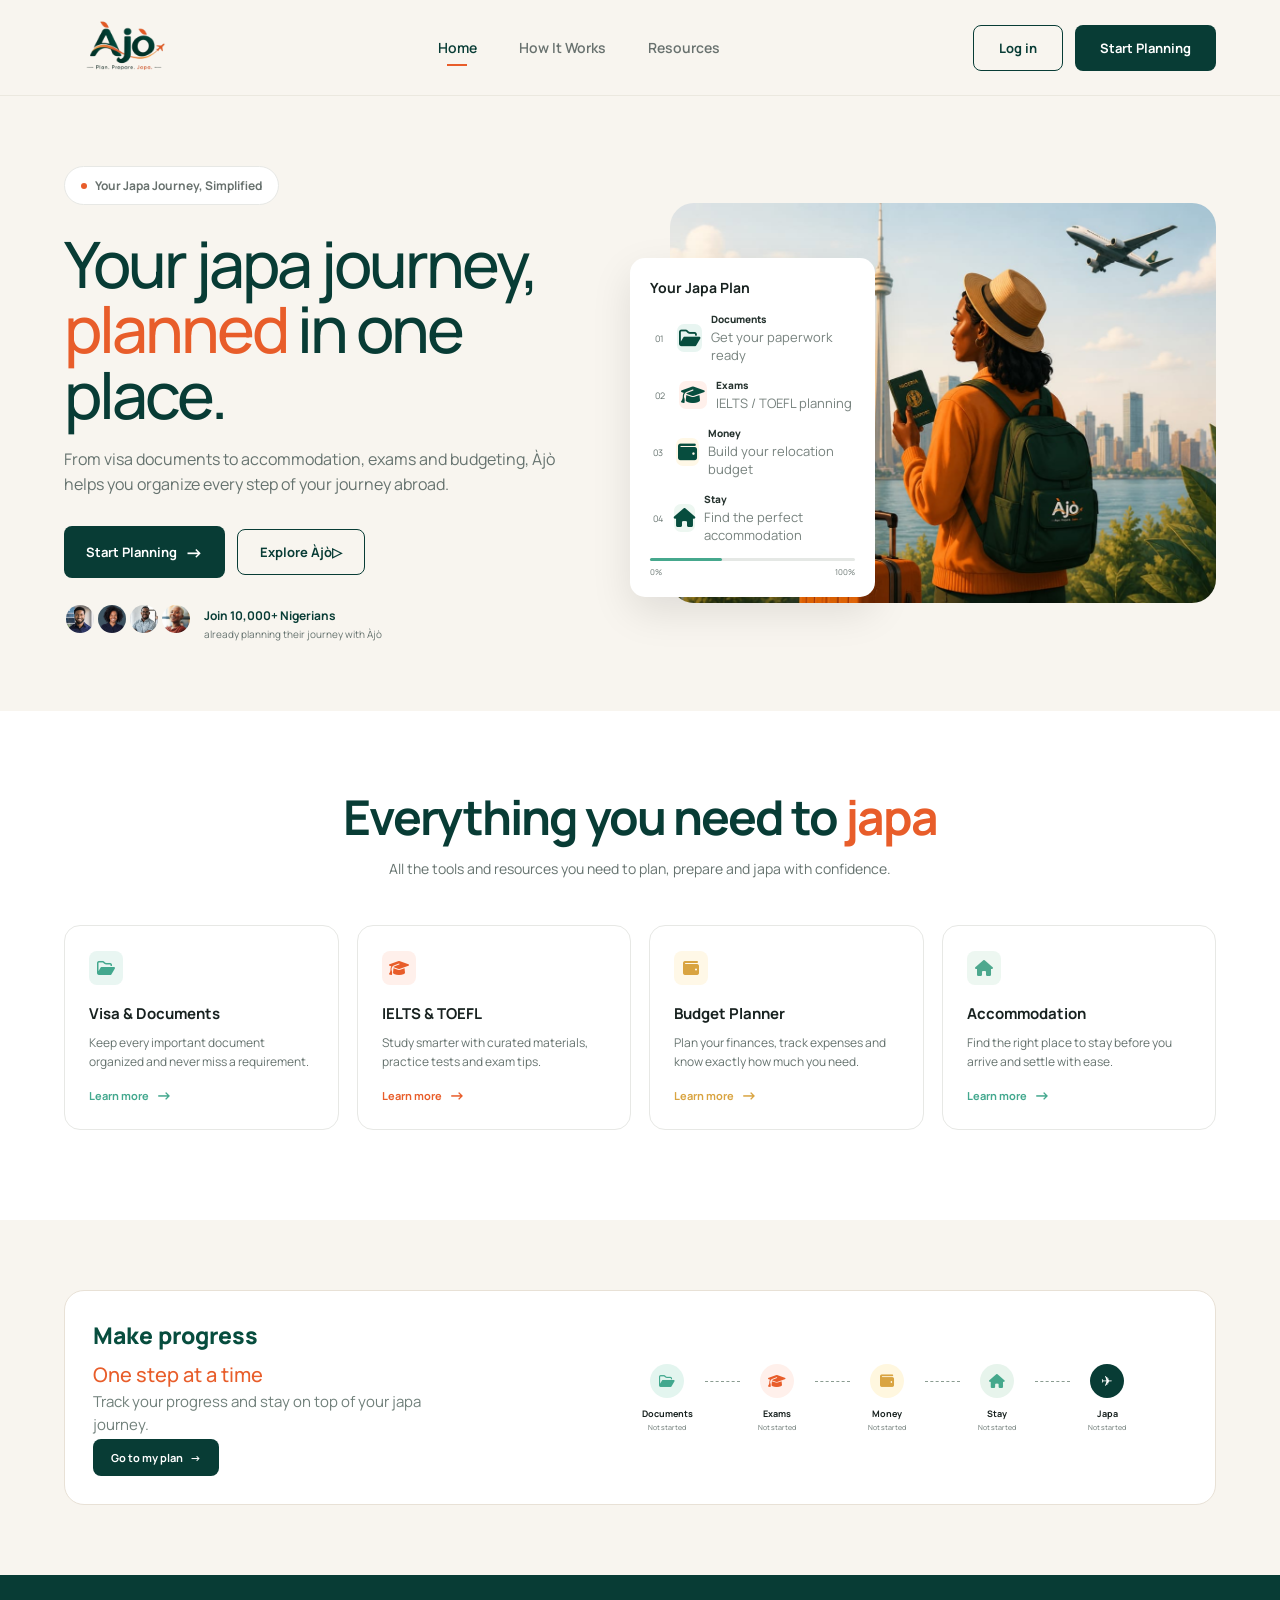
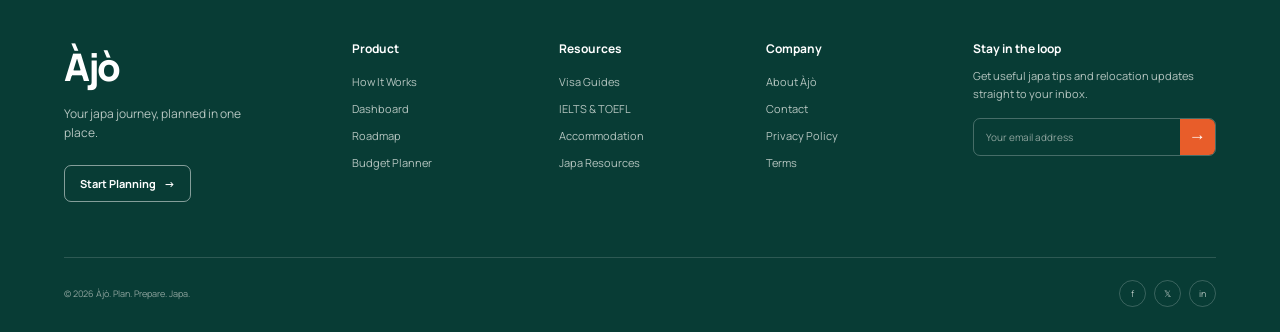
==== commit e2c8da8e: "Updated project" ====
--- a/index.html
+++ b/index.html
@@ -11,7 +11,8 @@
     <!-- Google Font -->
     <link rel="preconnect" href="https://fonts.googleapis.com">
     <link rel="preconnect" href="https://fonts.gstatic.com" crossorigin>
-
+<link rel="stylesheet"
+        href="https://cdnjs.cloudflare.com/ajax/libs/font-awesome/6.5.2/css/all.min.css">
     <link href="https://fonts.googleapis.com/css2?family=Manrope:wght@400;500;600;700;800&display=swap" rel="stylesheet">
 </head>
 
@@ -129,7 +130,8 @@
                         <div class="plan-item">
                             <span class="number">01</span>
 
-                            <div class="plan-icon document-icon">▤</div>
+                            <div class="plan-icon document-icon"> <i class="fa-regular fa-folder-open"></i>
+</div>
 
                             <div>
                                 <strong>Documents</strong>
@@ -141,7 +143,7 @@
                         <div class="plan-item">
                             <span class="number">02</span>
 
-                            <div class="plan-icon exam-icon">▣</div>
+                            <div class="plan-icon exam-icon"><i class="fa-solid fa-graduation-cap"></i></div>
 
                             <div>
                                 <strong>Exams</strong>
@@ -153,7 +155,7 @@
                         <div class="plan-item">
                             <span class="number">03</span>
 
-                            <div class="plan-icon money-icon">▤</div>
+                            <div class="plan-icon money-icon"> <i class="fa-solid fa-wallet"></i></div>
 
                             <div>
                                 <strong>Money</strong>
@@ -165,7 +167,7 @@
                         <div class="plan-item">
                             <span class="number">04</span>
 
-                            <div class="plan-icon stay-icon">⌂</div>
+                            <div class="plan-icon stay-icon"><i class="fa-solid fa-house"></i></div>
 
                             <div>
                                 <strong>Stay</strong>
@@ -222,7 +224,8 @@
             <div class="feature-card">
 
                 <div class="feature-icon document-feature">
-                    ▤
+                                    <i class="fa-regular fa-folder-open"></i>
+
                 </div>
 
                 <h3>Visa & Documents</h3>
@@ -243,7 +246,8 @@
             <div class="feature-card">
 
                 <div class="feature-icon exam-feature">
-                    ▣
+                                    <i class="fa-solid fa-graduation-cap"></i>
+
                 </div>
 
                 <h3>IELTS & TOEFL</h3>
@@ -264,7 +268,8 @@
             <div class="feature-card">
 
                 <div class="feature-icon budget-feature">
-                    ▤
+                                    <i class="fa-solid fa-wallet"></i>
+
                 </div>
 
                 <h3>Budget Planner</h3>
@@ -285,7 +290,7 @@
             <div class="feature-card">
 
                 <div class="feature-icon stay-feature">
-                    ⌂
+                    <i class="fa-solid fa-house"></i>
                 </div>
 
                 <h3>Accommodation</h3>
@@ -341,7 +346,8 @@
                 <div class="journey-step">
 
                     <div class="journey-icon documents">
-                        ▤
+                                        <i class="fa-regular fa-folder-open"></i>
+
                     </div>
 
                     <strong>Documents</strong>
@@ -357,7 +363,7 @@
                 <div class="journey-step">
 
                     <div class="journey-icon exams">
-                        ▣
+                <i class="fa-solid fa-graduation-cap"></i>
                     </div>
 
                     <strong>Exams</strong>
@@ -373,7 +379,8 @@
                 <div class="journey-step">
 
                     <div class="journey-icon money">
-                        ▤
+                                        <i class="fa-solid fa-wallet"></i>
+
                     </div>
 
                     <strong>Money</strong>
@@ -389,7 +396,8 @@
                 <div class="journey-step">
 
                     <div class="journey-icon stay">
-                        ⌂
+                                        <i class="fa-solid fa-house"></i>
+
                     </div>
 
                     <strong>Stay</strong>
--- a/css/style.css
+++ b/css/style.css
@@ -482,8 +482,7 @@
     }
 
     .login-btn {
-        display: none;
-    }
+  }
 
     .nav-actions .primary-btn {
         padding: 11px 15px;
